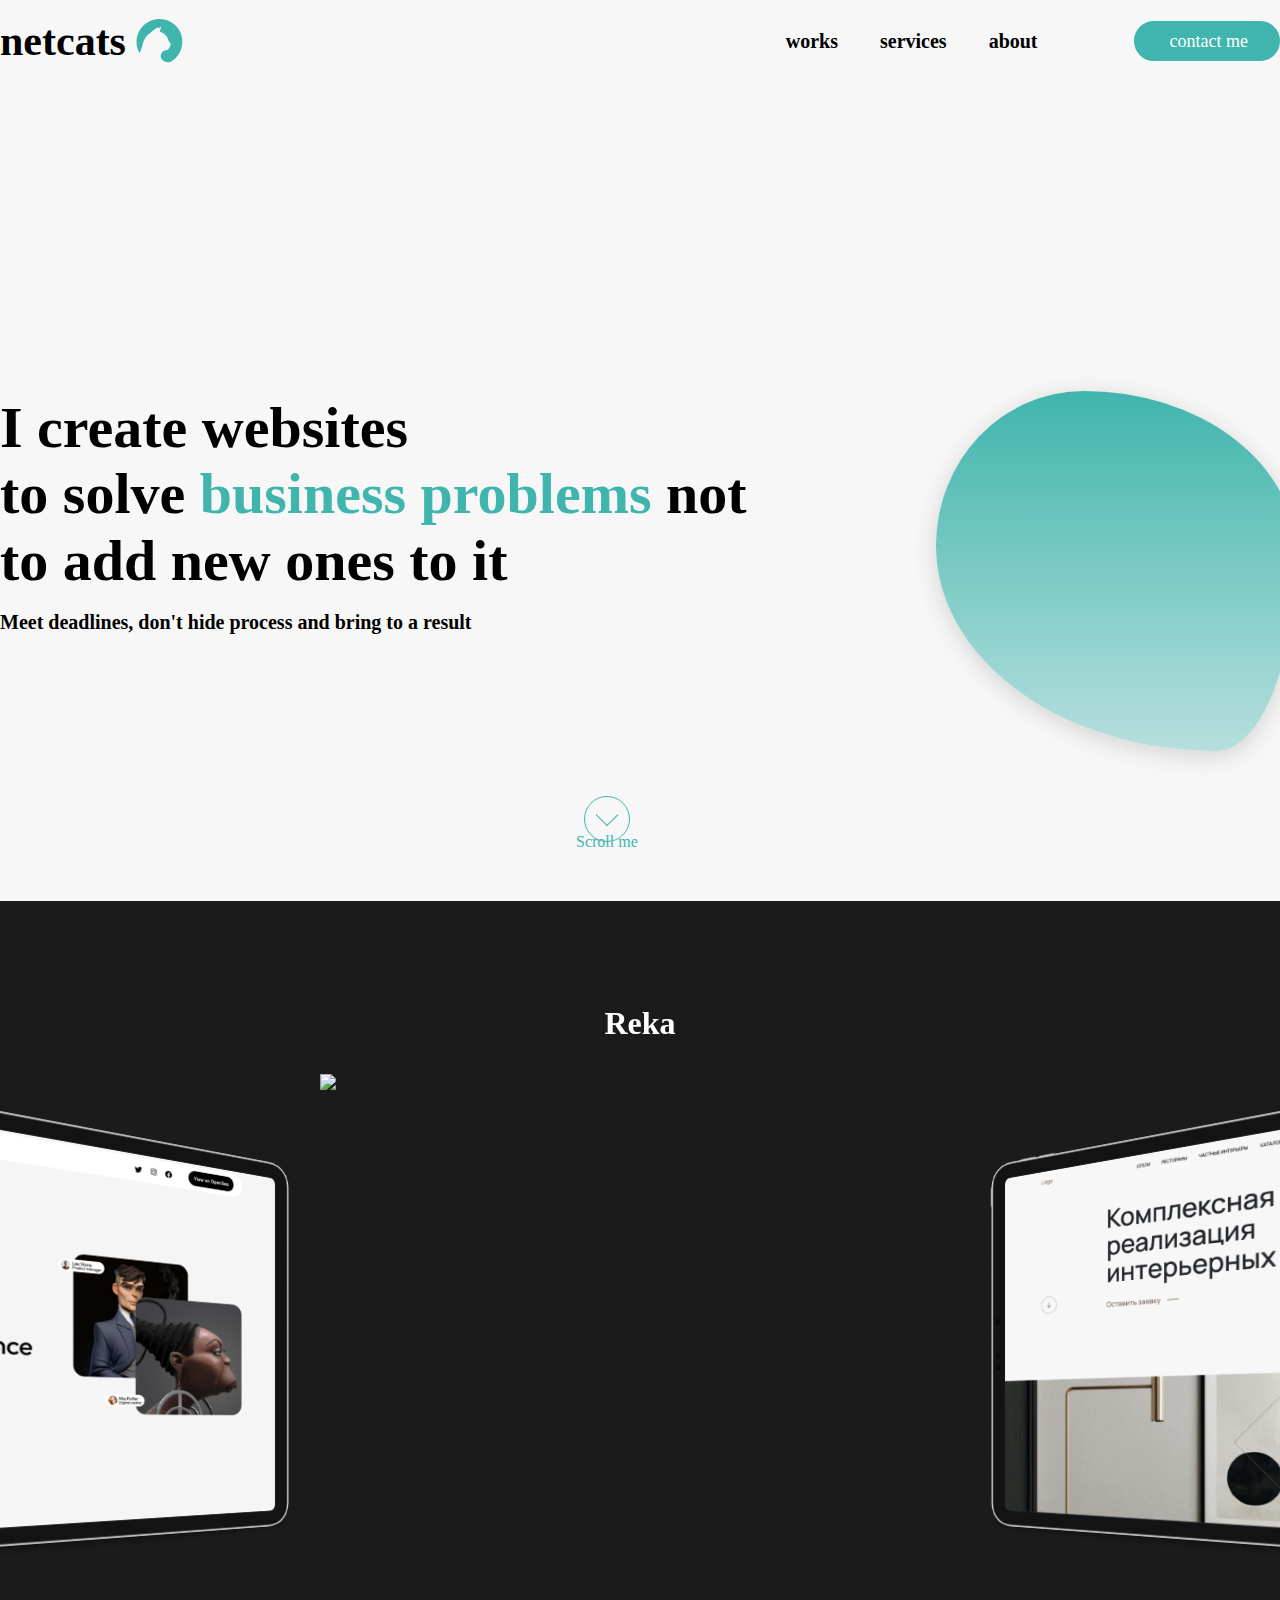
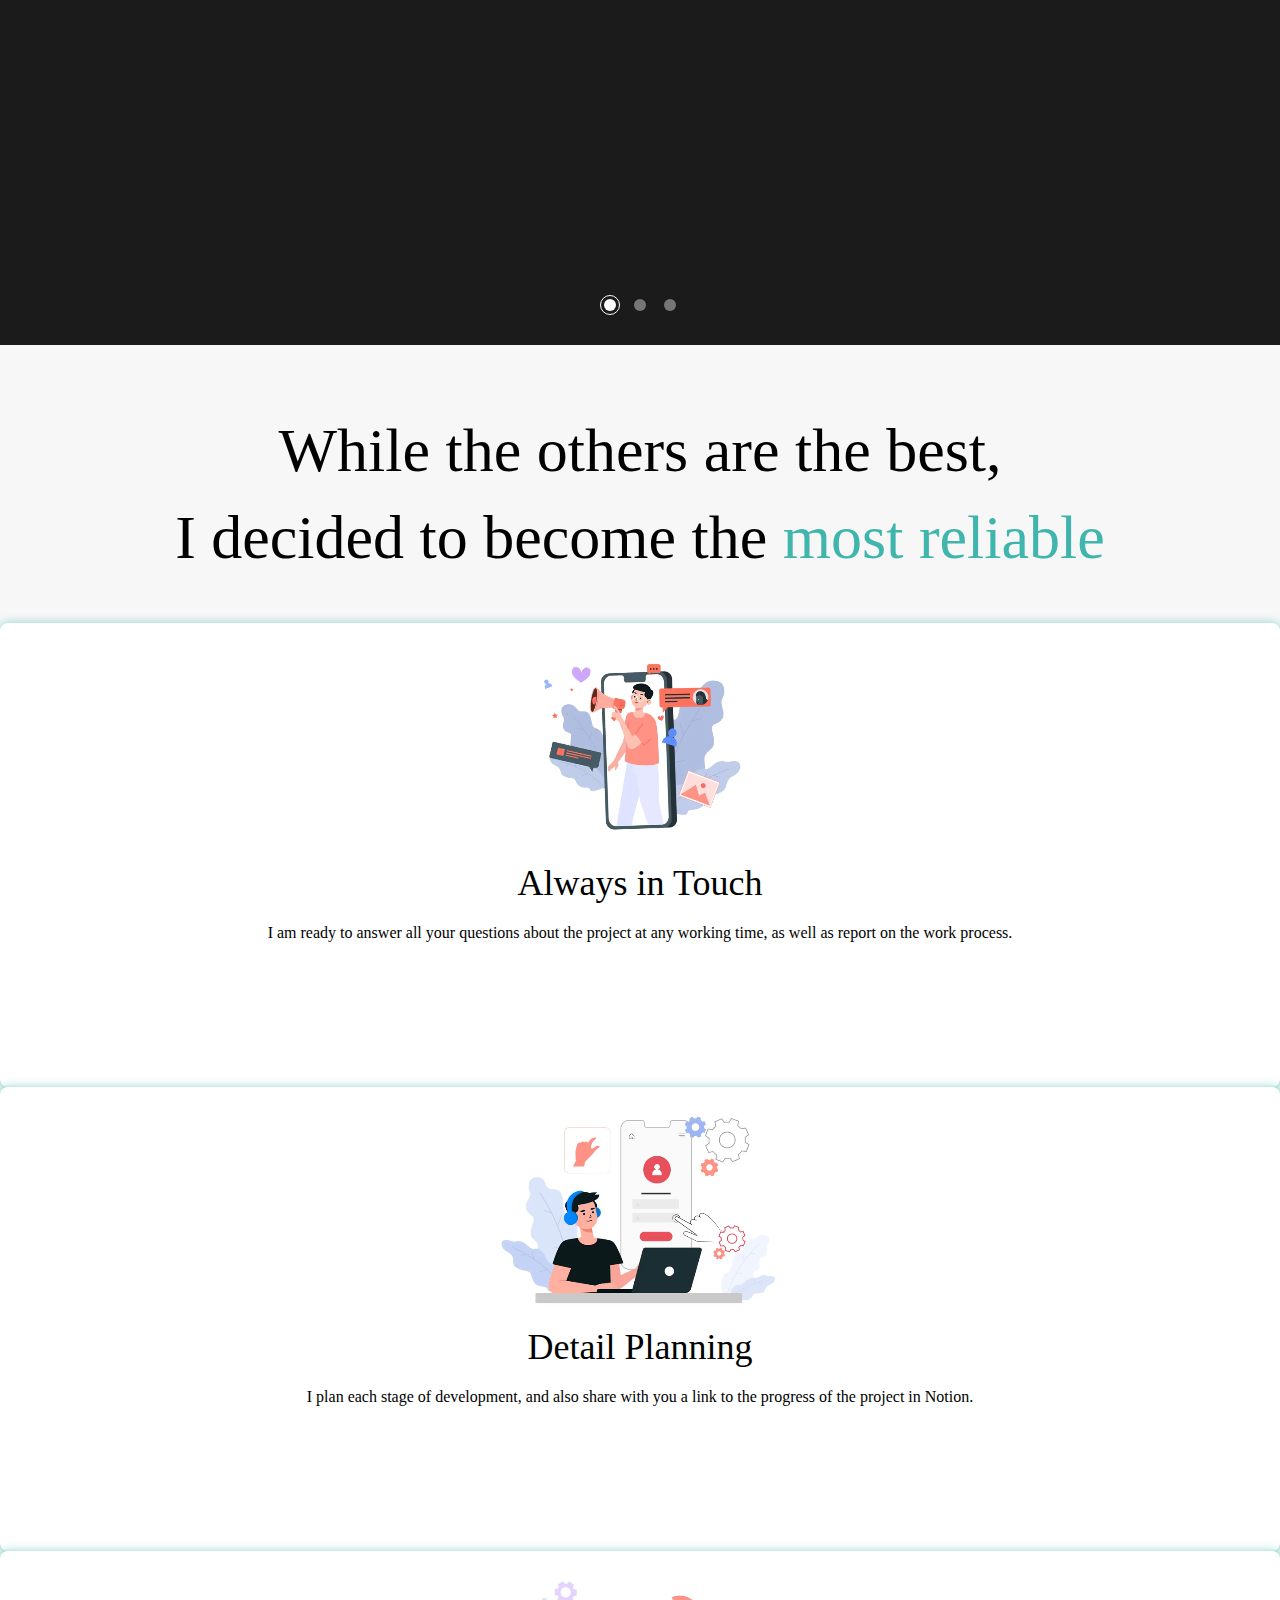
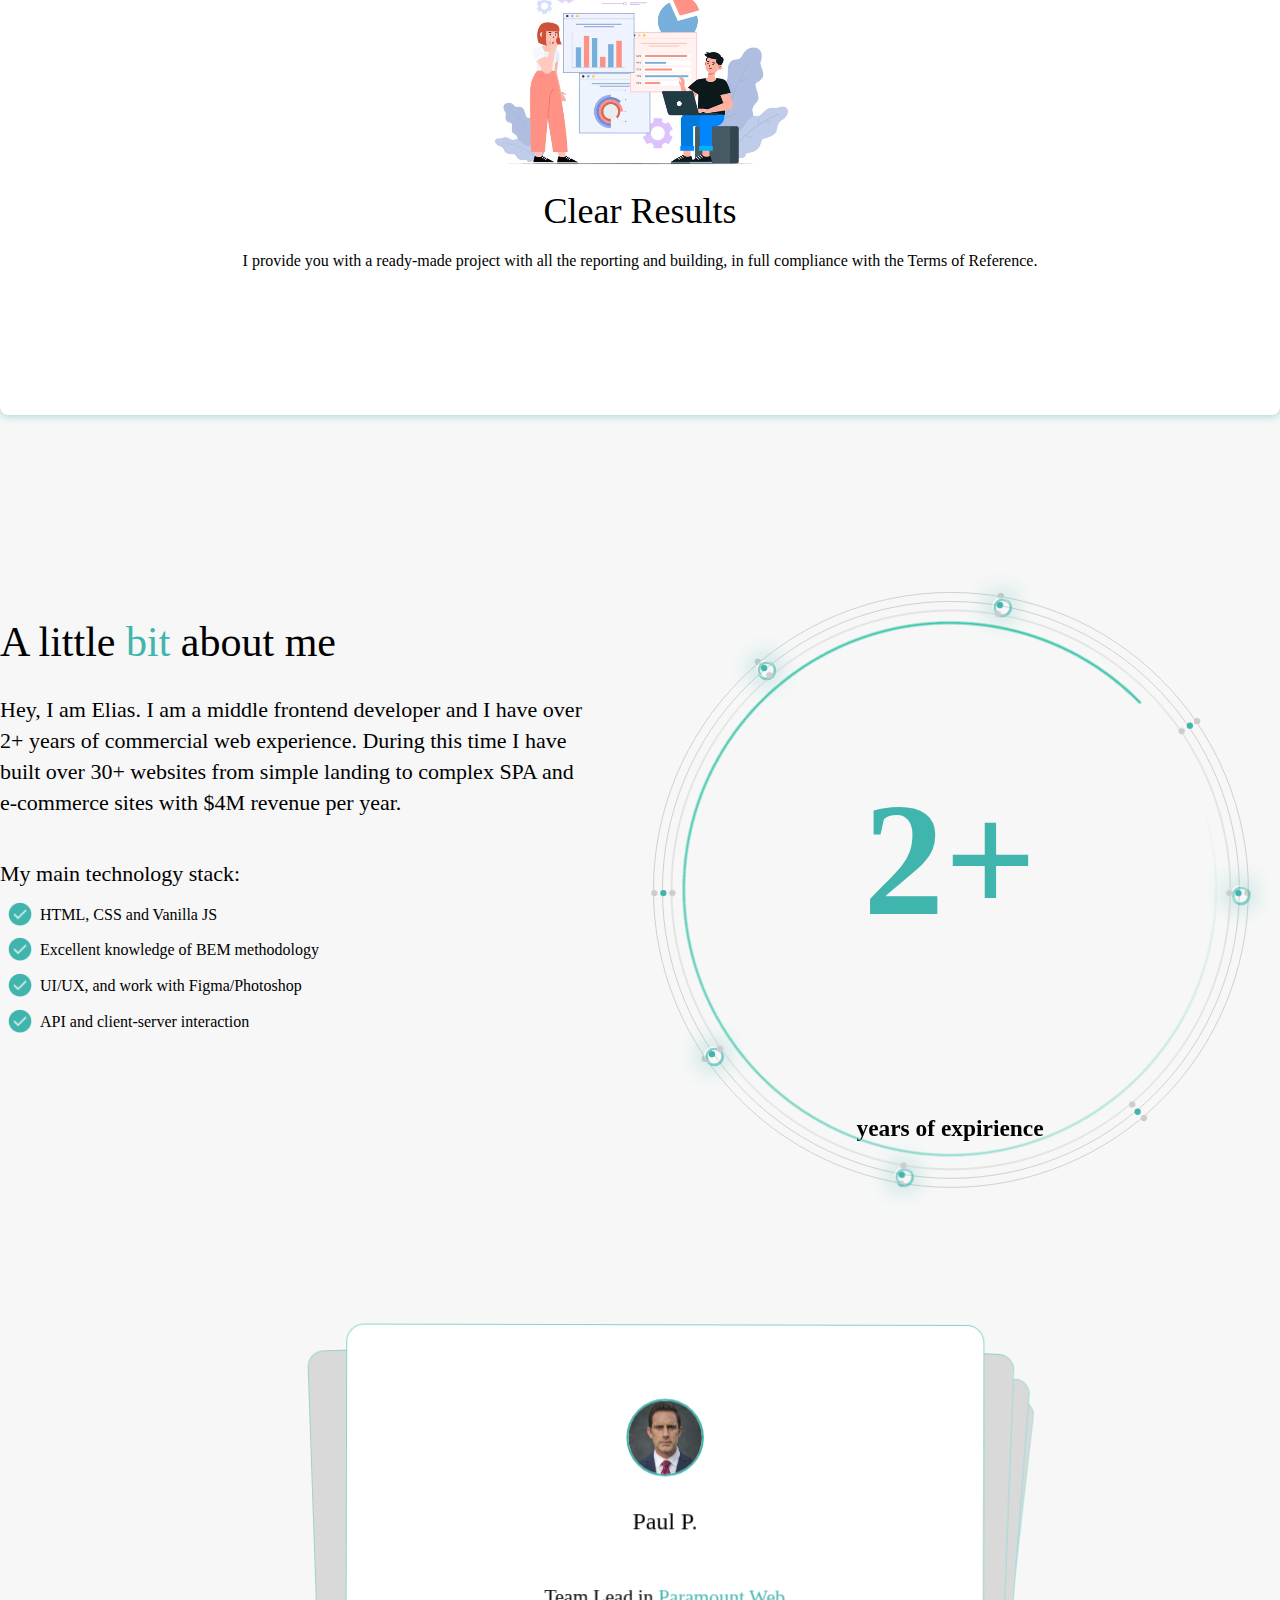
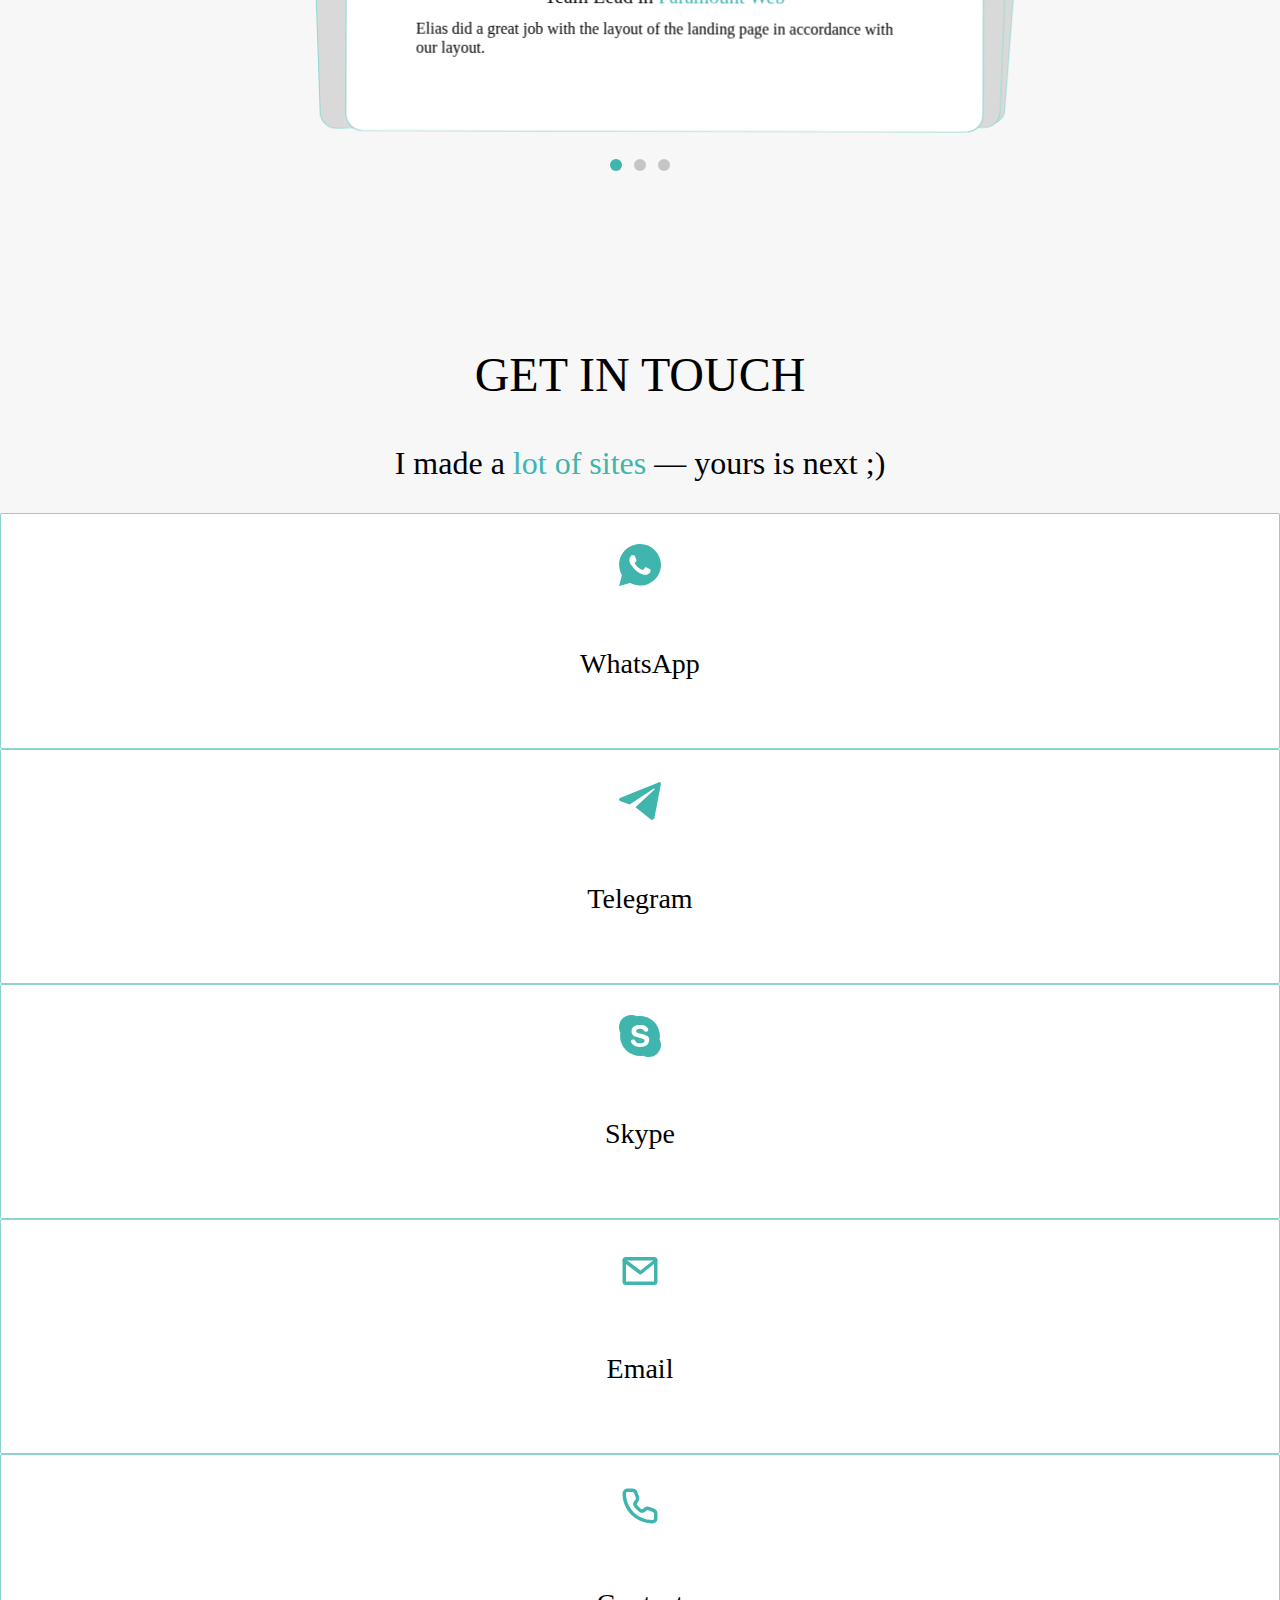
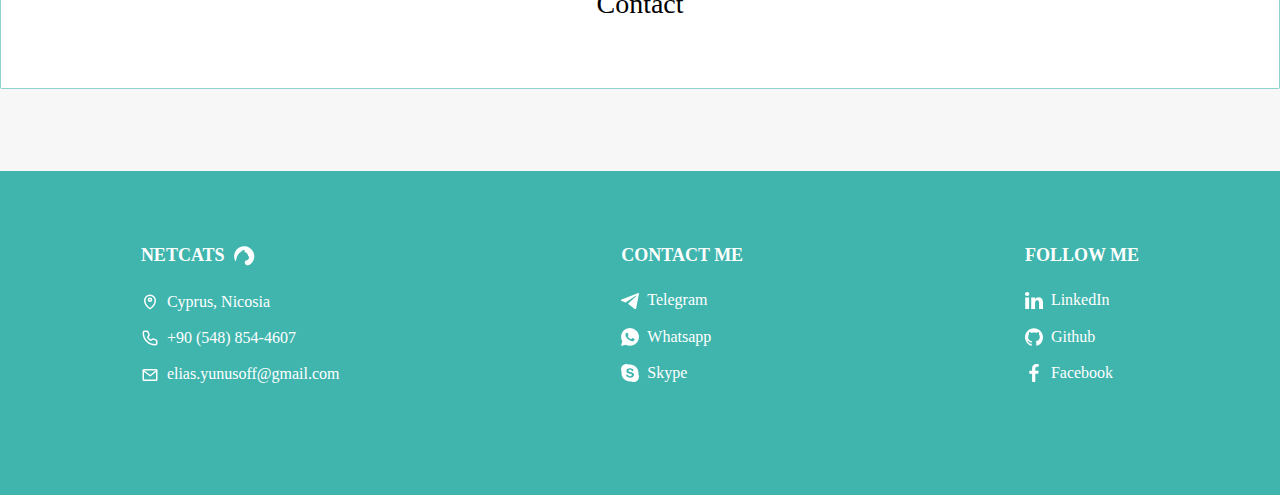
==== index.html @ 63a65263 "first" ====
<!DOCTYPE html>
<html lang="ru">
  <head>
    <title>netcats — websites for people</title>
    <meta charset="utf-8">
    <meta name="viewport" content="width=device-width, initial-scale=1.0">
    <meta http-equiv="X-UA-Compatible" content="ie=edge">
    <meta name="description" content=""><link rel="icon" type="image/x-icon" crossorigin="use-credentials" href="img/content/logo.svg">
<link href="https://cdn.jsdelivr.net/npm/bootstrap@5.2.2/dist/css/bootstrap.min.css" rel="stylesheet" integrity="sha384-Zenh87qX5JnK2Jl0vWa8Ck2rdkQ2Bzep5IDxbcnCeuOxjzrPF/et3URy9Bv1WTRi" crossorigin="anonymous">
    <link rel="stylesheet" href="https://cdn.jsdelivr.net/npm/swiper@8/swiper-bundle.min.css"><!-- CSS only -->
    <link rel="stylesheet" href="css/style.min.css">
  </head>
  <body>
    <noscript>
      <div class="noscript">JavaScript must be enabled for the site to function properly!</div>
    </noscript>
    <script>
      (() => {
        const xhr = new XMLHttpRequest();
        xhr.open('GET', './img/sprite.svg', true);
        xhr.send();
        xhr.onload = function() {
          var div = document.createElement('div');
          div.className = 'visually-hidden';
          div.innerHTML = xhr.responseText;
          document.body.insertBefore(div, document.body.childNodes[0]);
        }
      })();

    </script>
    <div class="page">
      <div class="page__core">
        <header class="header">
          <div class="container">
            <div class="header__inner"><a class="header__logo" href="#">
                <div class="header__logo-name">netcats</div>
                <svg class="icn header__icn" width="50" height="50" aria-hidden="true">
                  <use xlink:href="#icn-netcats"></use>
                </svg></a>
              <div class="header__aside">
                <div class="header__nav"><a class="header__nav-item" href="#section2">works</a><a class="header__nav-item" href="#section3">services</a><a class="header__nav-item" href="#section4">about</a></div><a class="header__contact" href="#section6">contact me</a><button class="navbar-toggler third-button" type="button" data-toggle="collapse" data-target="#navbarSupportedContent22" aria-controls="navbarSupportedContent22" aria-expanded="false" aria-label="Toggle navigation">
<div class="animated-icon"><span></span><span></span><span></span></div>
</button>
              </div>
            </div>
          </div>
        </header>
        <section class="tagline">
          <div class="container">
            <div class="tagline__inner">
              <div class="tagline__content">
                <h1 class="tagline__header"><span class="tagline__header--inner">I create websites</span>to solve<span class="tagline__header--green"> business problems</span> not to add new ones to it</h1>
                <h2 class="tagline__subheader">Meet deadlines, don't hide process and bring to a result</h2>
              </div><img class="tagline__img" src="./img/content/elias.png" srcset="img/content/elias@2x.png 2x" width="408" height="612">
              <div class="tagline__circle"></div><a class="tagline__scroll" href="#section2"><span></span>Scroll me</a>
            </div>
          </div>
        </section>
        <section class="projects" id="section2">
          <div class="swiper-wrapper">
            <div class="swiper-slide">
              <h3 class="projects__header">Reka</h3><a class="projects__link" href="https://eliasjonah.github.io/reka-web/"><img class="projects__image" src="./img/projects/site_1.png" srcset="img/projects/site_1@2x.png 2x"></a>
            </div>
            <div class="swiper-slide">
              <h3 class="projects__header">Design</h3><a class="projects__link" href="https://eliasjonah.github.io/design-web/"><img class="projects__image" src="./img/projects/site_2.png" srcset="img/projects/site_2@2x.png 2x"></a>
            </div>
            <div class="swiper-slide">
              <h3 class="projects__header">NFT Base</h3><a class="projects__link" href="https://eliasjonah.github.io/DiSite-Web/"><img class="projects__image" src="./img/projects/site_3.png" srcset="img/projects/site_3@2x.png 2x"></a>
            </div>
          </div>
          <div class="swiper-pagination"></div>
          <div class="projects__btn swiper-button-prev"></div>
          <div class="projects__btn swiper-button-next"></div>
        </section>
        <section class="process" id="section3">
          <div class="container">
            <div class="process__inner">
              <h2 class="process__big-header">While the others are the best, <br>I decided to become the <span>most reliable</span></h2>
              <div class="process__cards row">
                <div class="col-xl-4">
                  <div class="process__item"><video class="process__video" loading="lazy" muted="muted" src="video/touch.mp4" type="video/mp4" autoplay="autoplay" loop="loop"></video>
                    <h4 class="process__header">Always in Touch</h4>
                    <p class="process__content">I am ready to answer all your questions about the project at any working time, as well as report on the work process.</p>
                  </div>
                </div>
                <div class="col-xl-4">
                  <div class="process__item"><video class="process__video" loading="lazy" muted="muted" src="video/plan.mp4" type="video/mp4" autoplay="autoplay" loop="loop"></video>
                    <h4 class="process__header">Detail Planning</h4>
                    <p class="process__content">I plan each stage of development, and also share with you a link to the progress of the project in Notion.</p>
                  </div>
                </div>
                <div class="col-xl-4">
                  <div class="process__item"><video class="process__video" loading="lazy" muted="muted" src="video/result.mp4" type="video/mp4" autoplay="autoplay" loop="loop"></video>
                    <h4 class="process__header">Clear Results</h4>
                    <p class="process__content">I provide you with a ready-made project with all the reporting and building, in full compliance with the Terms of Reference.</p>
                  </div>
                </div>
              </div>
            </div>
          </div>
        </section>
        <secrion class="description" id="section4">
          <div class="container">
            <div class="description__inner">
              <div class="description__info">
                <h2 class="description__header">A little <span>bit</span> about me</h2>
                <p class="description__content">Hey, I am Elias. I am a middle frontend developer and I have over 2+ years of commercial web experience. During this time I have built over 30+ websites from simple landing to complex SPA and e-commerce sites with $4M revenue per year.</p>
                <h3 class="description__subheader">My main technology stack:</h3>
                <ul class="description__list">
                  <li class="description__list-item">HTML, CSS and Vanilla JS</li>
                  <li class="description__list-item">Excellent knowledge of BEM methodology</li>
                  <li class="description__list-item">UI/UX, and work with Figma/Photoshop</li>
                  <li class="description__list-item">API and client-server interaction</li>
                </ul>
              </div>
              <div class="description__animation">
                <div class="description__circles">
                  <div class="description__gray-circle description__gray-circle--big">
                    <div class="description__ball"></div>
                    <div class="description__ball"></div>
                    <div class="description__ball"></div>
                    <div class="description__ball"></div>
                    <div class="description__ball"></div>
                    <div class="description__ball"></div>
                    <div class="description__ball"></div>
                    <div class="description__ball"></div>
                  </div>
                  <div class="description__gray-circle description__gray-circle--medium">
                    <div class="description__ball description__ball--color-green"></div>
                    <div class="description__ball description__ball--color-green"></div>
                    <div class="description__ball description__ball--color-green"></div>
                    <div class="description__ball description__ball--color-green"></div>
                    <div class="description__ball description__ball--color-green"></div>
                    <div class="description__ball description__ball--color-green"></div>
                    <div class="description__ball description__ball--color-green"></div>
                    <div class="description__ball description__ball--color-green"></div>
                  </div>
                  <div class="description__gray-circle description__gray-circle--small">
                    <div class="description__ball"></div>
                    <div class="description__ball"></div>
                    <div class="description__ball"></div>
                    <div class="description__ball"></div>
                    <div class="description__ball"></div>
                    <div class="description__ball"></div>
                    <div class="description__ball"></div>
                    <div class="description__ball"></div>
                  </div><img class="description__green-circle" src="./img/content/circle.png" srcset="img/content/circle@2x.png 2x" width="400" height="400">
                  <div class="description__circles-content">
                    <h3 class="description__circles-header"></h3>
                    <h4 class="description__circles-subheader"></h4>
                  </div>
                </div>
              </div>
            </div>
          </div>
        </secrion>
        <section class="feedback">
          <div class="feedback__slider">
            <div class="swiper-wrapper">
              <div class="swiper-slide feedback__slide"><img class="feedback__img" src="./img/content/person_1.jpg" srcset="img/content/person_1@2x.jpg 2x">
                <h3 class="feedback__header">Paul P.</h3>
                <h4 class="feedback__subheader">Team Lead in <span>Paramount Web</span></h4>
                <p class="feedback__content">Elias did a great job with the layout of the landing page in accordance with our layout.</p>
              </div>
              <div class="swiper-slide feedback__slide"><img class="feedback__img" src="./img/content/person_2.jpg" srcset="img/content/person_2@2x.jpg 2x">
                <h3 class="feedback__header">Daria M.</h3>
                <h4 class="feedback__subheader">Project Manager in <span>ProductHub</span></h4>
                <p class="feedback__content">Our team is extremely grateful to Elias for developing and supporting our corporate website.</p>
              </div>
              <div class="swiper-slide feedback__slide"><img class="feedback__img" src="./img/content/person_3.jpg" srcset="img/content/person_3@2x.jpg 2x">
                <h3 class="feedback__header">Kathy A.</h3>
                <h4 class="feedback__subheader">Head Product Manager in <span>Line Group</span></h4>
                <p class="feedback__content">It was a pleasure to work with Elias on our investment project. We look forward to working together in the future.</p>
              </div>
            </div>
            <div class="feedback__pagination"></div>
            <div class="feedback__btn feedback__btn-prev"></div>
            <div class="feedback__btn feedback__btn-next"></div>
          </div>
        </section>
        <section class="offer" id="section6">
          <div class="container">
            <div class="offer__inner">
              <h3 class="offer__header">GET IN TOUCH</h3>
              <h4 class="offer__subheader">I made a <span>lot of sites</span> — yours is next ;)</h4>
              <div class="offer__links row">
                <div class="col-md-4"><a class="offer__item" href="https://wa.me/79531446571">
                    <svg class="icn offer__icn" width="42" height="42" aria-hidden="true">
                      <use xlink:href="#icn-wp"></use>
                    </svg>
                    <h4 class="offer__name">WhatsApp</h4></a></div>
                <div class="col-md-4"><a class="offer__item" href="https://t.me/eliasjonah">
                    <svg class="icn offer__icn" width="42" height="42" aria-hidden="true">
                      <use xlink:href="#icn-tg"></use>
                    </svg>
                    <h4 class="offer__name">Telegram</h4></a></div>
                <div class="col-md-4"><a class="offer__item" href="https://join.skype.com/invite/jjn59zudhrW1">
                    <svg class="icn offer__icn" width="42" height="42" aria-hidden="true">
                      <use xlink:href="#icn-skype"></use>
                    </svg>
                    <h4 class="offer__name">Skype</h4></a></div>
                <div class="col-md-6"><a class="offer__item" href="mailto:elias.yunusoff@gmail.com">
                    <svg class="icn offer__icn" width="42" height="42" aria-hidden="true">
                      <use xlink:href="#icn-mail"></use>
                    </svg>
                    <h4 class="offer__name">Email</h4></a></div>
                <div class="col-md-6"><a class="offer__item" href="tel:+905488544607">
                    <svg class="icn offer__icn" width="42" height="42" aria-hidden="true">
                      <use xlink:href="#icn-tel"></use>
                    </svg>
                    <h4 class="offer__name">Contact</h4></a></div>
              </div>
            </div>
          </div>
        </section>
        <footer class="footer">
          <div class="container">
            <div class="footer__inner">
              <div class="footer__info">
                <h4 class="footer__header"><span>NETCATS</span>
                  <svg class="icn footer__icn" width="22" height="22" aria-hidden="true">
                    <use xlink:href="#icn-netcats"></use>
                  </svg>
                </h4>
                <div class="footer__item">
                  <svg class="icn footer__icn" width="18" height="18" aria-hidden="true">
                    <use xlink:href="#icn-map"></use>
                  </svg>Cyprus, Nicosia
                </div><a class="footer__link" href="tel:+905488544607">
                  <svg class="icn footer__icn" width="18" height="18" aria-hidden="true">
                    <use xlink:href="#icn-tel"></use>
                  </svg>+90 (548) 854-4607</a><a class="footer__link" href="mailto:elias.yunusoff@gmail.com">
                  <svg class="icn footer__icn" width="18" height="18" aria-hidden="true">
                    <use xlink:href="#icn-mail"></use>
                  </svg>elias.yunusoff@gmail.com</a>
              </div>
              <div class="footer__info">
                <h4 class="footer__header">CONTACT ME</h4><a class="footer__link" href="https://t.me/eliasjonah">
                  <svg class="icn footer__icn" width="18" height="18" aria-hidden="true">
                    <use xlink:href="#icn-tg"></use>
                  </svg>Telegram</a><a class="footer__link" href="https://wa.me/79531446571">
                  <svg class="icn footer__icn" width="18" height="18" aria-hidden="true">
                    <use xlink:href="#icn-wp"></use>
                  </svg>Whatsapp</a><a class="footer__link" href="https://join.skype.com/invite/jjn59zudhrW1">
                  <svg class="icn footer__icn" width="18" height="18" aria-hidden="true">
                    <use xlink:href="#icn-skype"></use>
                  </svg>Skype</a>
              </div>
              <div class="footer__info">
                <h4 class="footer__header">FOLLOW ME</h4><a class="footer__link" href="https://www.linkedin.com/in/eliasjonah/">
                  <svg class="icn footer__icn" width="18" height="18" aria-hidden="true">
                    <use xlink:href="#icn-in"></use>
                  </svg>LinkedIn</a><a class="footer__link" href="https://github.com/eliasjonah">
                  <svg class="icn footer__icn" width="18" height="18" aria-hidden="true">
                    <use xlink:href="#icn-git"></use>
                  </svg>Github</a><a class="footer__link" href="https://m.facebook.com/100076522735411/">
                  <svg class="icn footer__icn" width="18" height="18" aria-hidden="true">
                    <use xlink:href="#icn-fb"></use>
                  </svg>Facebook</a>
              </div>
            </div>
          </div>
        </footer>
      </div>
    </div>
  </body>
</html>
<script src="js/libs.min.js"></script>
<script src="js/main.min.js"></script>
<script src="https://cdn.jsdelivr.net/npm/swiper@8/swiper-bundle.min.js"></script>
---- css/style.min.css ----
/*! normalize.css v8.0.1 | MIT License | github.com/necolas/normalize.css */html{line-height:1.15;-webkit-text-size-adjust:100%;scroll-behavior:smooth}body{margin:0;background-color:#eee}details,main{display:block}h1{font-size:2em;margin:.67em 0}hr{overflow:visible;box-sizing:content-box;height:0}code,kbd,pre,samp{font-family:monospace,monospace;font-size:1em}a{background-color:transparent;color:red;text-underline-offset:.2em}abbr[title]{text-decoration:underline;text-decoration:underline dotted;border-bottom:none;-webkit-text-decoration:underline dotted}b,strong{font-weight:bolder}small{font-size:80%}sub,sup{font-size:75%;line-height:0;position:relative;vertical-align:baseline}sub{bottom:-.25em}sup{top:-.5em}img{border-style:none}button,input,optgroup,select,textarea{font-family:inherit;font-size:100%;line-height:1.15;margin:0}button,input{overflow:visible}button,select{text-transform:none}[type=button],[type=reset],[type=submit],button{-webkit-appearance:button}[type=button]::-moz-focus-inner,[type=reset]::-moz-focus-inner,[type=submit]::-moz-focus-inner,button::-moz-focus-inner{padding:0;border-style:none}[type=button]:-moz-focusring,[type=reset]:-moz-focusring,[type=submit]:-moz-focusring,button:-moz-focusring{outline:ButtonText dotted 1px}fieldset{padding:.35em .75em .625em}legend{display:table;box-sizing:border-box;max-width:100%;padding:0;white-space:normal;color:inherit}progress{vertical-align:baseline}textarea{overflow:auto}[type=checkbox],[type=radio]{box-sizing:border-box;padding:0}[type=number]::-webkit-inner-spin-button,[type=number]::-webkit-outer-spin-button{height:auto}[type=search]{outline-offset:-2px;-webkit-appearance:textfield}[type=search]::-webkit-search-decoration{-webkit-appearance:none}::-webkit-file-upload-button{font:inherit;-webkit-appearance:button}summary{display:list-item}[hidden],template{display:none}a:hover{color:#00f}.width{width:100%;max-width:1240px;margin-right:auto;margin-left:auto;padding-right:20px;padding-left:20px;flex:0 0 auto}.noscript{text-align:center;color:grey;background:red}.no-wrap{white-space:nowrap}.visually-hidden{position:absolute;visibility:hidden;clip:rect(0 0 0 0);width:1px;height:1px;margin:-1px}.icn{display:inline-block;fill:currentColor}.logo{display:inline-block;overflow:hidden;vertical-align:top;white-space:nowrap;text-indent:100%;background:url(../img/bg/gulp.svg) 0 0/48px 48px no-repeat}.btn{line-height:1.25;position:relative;bottom:0;display:inline-flex;box-sizing:border-box;max-width:100%;-webkit-user-select:none;-moz-user-select:none;user-select:none;transition:background .3s,color .2s;text-align:center;vertical-align:middle;text-decoration:none;text-overflow:ellipsis;opacity:1;border:1px solid transparent;justify-content:center;align-items:center}.btn:hover{cursor:pointer;text-decoration:none}.btn:disabled{cursor:default;opacity:.7}.btn--size-base{font-size:16px;line-height:1.5;height:40px;padding-right:32px;padding-left:32px}.btn--fluid{display:flex;width:100%}.description{display:block;overflow:hidden;padding:62px 0}.description__inner{position:relative;display:flex;flex-direction:row;align-items:flex-start;justify-content:flex-start;gap:32px}.description__header{font-size:48px;font-weight:500;line-height:1.4;margin-top:54px;margin-bottom:24px}.description__header span{color:#40b5ad}.description__info{display:inline-block}.description__content{font-size:26px;font-weight:300;line-height:1.4;margin-bottom:42px}.description__subheader{font-size:28px;font-weight:400;margin-bottom:16px}.description__list{list-style-type:none}.description__list-item{font-size:18px;font-weight:300;line-height:1.6;position:relative;margin:10px 0}.description__list-item::before{position:absolute;top:center;left:-32px;width:24px;height:24px;content:'';background-image:url(../img/content/checkbox.png);background-position:center;background-size:24px}.description__circles{position:relative;z-index:10;display:flex;width:660px;height:660px;align-items:center;justify-content:space-around}.description__gray-circle{position:absolute;display:block;border:1px solid #ccc;border-radius:50%}.description__gray-circle--big{top:0;left:0;width:660px;height:660px;animation:400s infinite circle-rotation}.description__gray-circle--medium{top:10px;left:10px;width:640px;height:640px;animation:420s infinite reverse circle-rotation}.description__gray-circle--small{top:20px;left:20px;width:620px;height:620px;animation:460s infinite circle-rotation}.description__ball{position:absolute;z-index:0;display:block;width:7px;height:7px;border-radius:100px;background-color:#ccc}.description__ball--color-green{transition:none;background-color:#40b5ad}.description__ball--color-green::before{position:absolute;top:-4px;left:-4px;display:inline-block;width:15px;height:15px;content:'';border:3px solid rgba(64,181,173,.6);border-radius:100px}.description__ball--color-green::after{position:absolute;top:-5px;left:-5px;display:inline-block;width:17px;height:17px;content:'';border:1px solid rgba(255,255,255,.6);border-radius:100px;box-shadow:0 0 30px #40b5ad}.description__ball:nth-child(1){top:50%;left:-.5%}.description__ball:nth-child(1)::after,.description__ball:nth-child(1)::before{display:none}.description__ball:nth-child(2){top:50%;right:-.5%}.description__ball:nth-child(2)::after,.description__ball:nth-child(2)::before{animation:35s infinite atom-green}.description__ball:nth-child(3){top:0;right:41%}.description__ball:nth-child(3)::after,.description__ball:nth-child(3)::before{animation:55s infinite atom-green}.description__ball:nth-child(4){bottom:0;left:41%}.description__ball:nth-child(4)::after,.description__ball:nth-child(4)::before{animation:25s infinite atom-green}.description__ball:nth-child(5){top:11%;left:17%}.description__ball:nth-child(5)::after,.description__ball:nth-child(5)::before{animation:45s infinite atom-green}.description__ball:nth-child(6){top:21%;right:8%}.description__ball:nth-child(6)::after,.description__ball:nth-child(6)::before{display:none}.description__ball:nth-child(7){bottom:21%;left:8%}.description__ball:nth-child(7)::after,.description__ball:nth-child(7)::before{animation:65s infinite atom-green}.description__ball:nth-child(8){right:17%;bottom:11%}.description__ball:nth-child(8)::after,.description__ball:nth-child(8)::before{display:none}@keyframes atom-green{0%,100%,35%,65%{opacity:0}25%,55%,85%{opacity:1}}.description__green-circle{position:absolute;top:30px;left:30px;width:600px;height:600px;transform:rotate(-45deg);animation:5s infinite circle-rotation;border-radius:50%;background:url(../img/content/circle.png) 0 0/600px 600px no-repeat}@keyframes circle-rotation{0%{transform:rotate(-90deg)}100%{transform:rotate(270deg)}}.description__circles-content{display:inline-block;text-align:center}.description__circles-header{font-size:180px;color:#40b5ad}.description__circles-subheader{font-size:26px;max-width:400px;color:#000}.feedback{padding:42px}.feedback__slider{width:100%;max-width:600px;margin:0 auto}.feedback__slide{display:flex;flex-direction:column;width:100%;max-width:600px;padding:74px 20px;border:1px solid rgba(64,181,173,.6);border-radius:18px;background-color:#fff;align-items:center;justify-content:center}.feedback__img{overflow:hidden;width:74px;height:74px;margin-bottom:8px;border:2px solid #40b5ad;border-radius:100px;-o-object-fit:cover;object-fit:cover;-o-object-position:center;object-position:center}.feedback__header{font-size:24px;font-weight:500}.feedback__subheader{font-size:20px;font-weight:400;margin-bottom:12px;text-align:center}.feedback__subheader span{font-weight:500;color:#40b5ad}.feedback__content{font-size:16px;font-weight:300;width:100%;max-width:500px;margin:0}.feedback__pagination{margin-top:24px;text-align:center}.feedback__pagination .swiper-pagination-bullet{width:12px;height:12px;margin:0 6px!important}.feedback__pagination .swiper-pagination-bullet-active{background:#40b5ad}.footer{height:274px;padding-top:50px;background-color:#40b5ad}.footer__inner{display:flex;align-items:flex-start;justify-content:space-around}.footer__info{display:flex;flex-direction:column;align-items:flex-start;justify-content:flex-start;gap:18px}.footer__header{font-size:18px;font-weight:700;margin-bottom:8px;cursor:default;color:#fff}.footer__header:first-child{display:flex;align-items:center;justify-content:flex-start;gap:8px}.footer__item{font-size:16px;font-weight:400;display:flex;color:#fff;align-items:center;justify-content:flex-start;gap:8px}.footer__link{font-size:16px;font-weight:400;display:flex;transition:color .3s;text-decoration:none;color:#fff;align-items:center;justify-content:flex-start;gap:8px}.footer__link:hover{color:#000}.footer__link:active{color:rgba(0,0,0,.6)}.footer__icn{transition:color .3s;color:#fff;fill:rgba(255,255,255,0)}.footer__link:hover .footer__icn{color:#000}.footer__link:active .footer__icn{color:rgba(0,0,0,.6)}.header{width:100%;background-color:#f7f7f7}.header.scroll{box-shadow:0 0 32px 0 rgba(0,0,0,.1)}.header__inner{display:flex;padding:16px 0;align-items:center;justify-content:space-between}.header__logo{display:flex;text-decoration:none;outline:0!important;align-items:center;justify-content:flex-start;gap:8px}.header__logo:active,.header__logo:hover{color:#000}.header__logo-name{font-size:42px;font-weight:700;line-height:1;position:relative;transition:color .3s;color:#000}.header__logo-name:before{position:absolute;top:0;left:0;overflow:hidden;width:0;content:'netcats';transition:.3s;color:#40b5ad}.header__logo:hover .header__logo-name:before{width:100%}.header__icn{transition:color .3s;color:#40b5ad}.header__aside{display:flex;flex-direction:row;align-items:center;justify-content:flex-start;gap:96px}.header__nav{display:flex;flex-direction:row;align-items:center;justify-content:flex-start;gap:42px}.header__nav-item{font-size:20px;font-weight:600;position:relative;transition:color .3s;text-decoration:none;color:#000;outline:0!important}.header__nav-item:active,.header__nav-item:hover{color:#40b5ad}.header__nav-item:before{position:absolute;bottom:0;left:0;display:inline-block;overflow:hidden;width:0;content:'';transition:.3s;border-bottom:2px solid #40b5ad}.header__nav-item:hover:before{width:100%}.header__contact{font-size:18px;font-weight:500;position:relative;z-index:2;overflow:hidden;padding:8px 30px 8px 34px;transition:.3s;text-decoration:none;color:#fff;border:2px solid #40b5ad;border-radius:100px;background:#40b5ad}.header__contact:hover{color:#fff}.header__contact:active{border:2px solid #000;background:#f7f7f7}.header__contact:after{position:absolute;top:0;right:-100%;width:0;min-width:-moz-max-content;min-width:max-content;padding:8px 30px 8px 34px;content:'contact me';transition:.5s;color:#40b5ad;border-radius:100px;background:#f7f7f7}.header__contact:hover:after{right:0;width:100%}.header__contact:active:after{color:#000}.navbar-toggler{display:none}.animated-icon{position:relative;width:30px;height:20px;margin:0;cursor:pointer;transition:.5s ease-in-out;transform:rotate(0)}.animated-icon span{position:absolute;left:0;display:block;width:100%;height:3px;transition:.25s ease-in-out;transform:rotate(0);opacity:1;border-radius:9px;background-color:#40b5ad}.animated-icon span:nth-child(1){top:0;transform-origin:left center}.animated-icon span:nth-child(2){top:10px;transform-origin:left center}.animated-icon span:nth-child(3){top:20px;transform-origin:left center}.animated-icon.open span:nth-child(1){top:0;left:8px;transform:rotate(45deg)}.animated-icon.open span:nth-child(2){width:0;opacity:0}.animated-icon.open span:nth-child(3){top:21px;left:8px;transform:rotate(-45deg)}.animated-icon.open{z-index:20}.animated-icon.open span{background-color:#fff}.offer{padding:82px 0}.offer__header{font-size:48px;font-weight:500;margin-bottom:20px;text-align:center}.offer__subheader{font-size:32px;font-weight:400;margin-bottom:32px;text-align:center}.offer__subheader span{color:#40b5ad}.offer__links{row-gap:24px}.offer__item{display:block;padding:30px;cursor:pointer;transition:box-shadow .3s,background-color .3s;text-align:center;text-decoration:none;border:1px solid rgba(64,181,173,.6);border-radius:2px;outline:0!important;background-color:#fff}.offer__item:hover{box-shadow:0 0 24px 0 rgba(64,181,173,.6)}.offer__item:active{background-color:#f7f7f7}.offer__icn{margin-bottom:20px;color:#40b5ad;fill:rgba(255,255,255,0)}.offer__name{font-size:28px;font-weight:500;color:#000}.process{padding-bottom:82px}.process__big-header{font-size:62px;font-weight:500;line-height:1.4;width:100%;max-width:1230px;margin:0 auto;padding:82px 0 54px;text-align:center}.process__big-header span{color:#40b5ad}.process__item{display:flex;flex-direction:column;height:450px;padding:20px;border-radius:8px;background-color:#fff;box-shadow:0 0 10px rgba(64,181,173,.6);align-items:center;justify-content:flex-start;row-gap:20px}.process__header{font-size:36px;font-weight:500;margin:0;text-align:center}.process__video{display:block;width:100%;height:200px}.process__content{font-size:16px;font-weight:400;margin:0;text-align:center}.projects{overflow:hidden;width:100%;height:100vh;padding:8vh 0;transition:opacity .5s;background-color:#1b1b1b;align-items:center}.projects__header{font-size:32px;transition:opacity .3s;text-align:center;opacity:0;color:#fff}.projects__link{display:block;cursor:pointer}.projects__link:hover::before{font-size:32px;position:absolute;z-index:10;top:45%;left:35%;display:block;content:'open website';opacity:1;color:#fff}.projects__image{display:block;width:100%;max-width:720px;height:auto;margin:0 auto;transition:opacity .3s;-o-object-fit:cover;object-fit:cover;-o-object-position:center;object-position:center}.projects__link:hover .projects__image{opacity:.5}.projects:hover .projects__btn{visibility:visible;transform:translateX(0);opacity:1}.swiper-slide{background-repeat:no-repeat;background-position:center;background-size:contain}.swiper-slide-active .projects__header{opacity:1}.projects__btn{visibility:hidden;width:44px;transition:.3s;transform:translateX(50px);opacity:0;color:#40b5ad}.swiper-button-prev{transform:translateX(50px)}.swiper-button-next{transform:translateX(-50px)}.projects>.swiper-pagination-bullets .swiper-pagination-bullet{position:relative;width:12px;height:12px;margin:0 9px;transition:.3s;opacity:.4;background-color:#fff}.projects>.swiper-pagination-bullets .swiper-pagination-bullet::before{position:absolute;top:50%;left:50%;width:18px;height:18px;content:'';transition:.3s;transform:translate(-50%,-50%);border:0 solid #fff;border-radius:50%}.projects>.swiper-pagination-bullets .swiper-pagination-bullet.swiper-pagination-bullet-active,.projects>.swiper-pagination-bullets .swiper-pagination-bullet:hover{opacity:1}.projects>.swiper-pagination-bullets .swiper-pagination-bullet.swiper-pagination-bullet-active::before{border-width:1px}.projects .swiper-pagination{padding-bottom:20px}.tagline{overflow:hidden}.tagline__inner{position:relative;height:91vh}.tagline__content{position:absolute;bottom:250px;left:25px}.tagline__header{font-size:64px;font-weight:700;max-width:840px;margin-bottom:12px;cursor:default;transform:translateY(20px);opacity:0}.tagline__header.show{transition:1.5s;transform:translateY(0);opacity:1}.tagline__header--inner{display:block}.tagline__header--green{color:#40b5ad}.tagline__subheader{font-size:20px;font-weight:600;cursor:default;transform:translateY(20px);opacity:0}.tagline__subheader.show{transition:1.5s;transform:translateY(0);opacity:1}.tagline__circle{position:absolute;z-index:1;right:0;bottom:150px;width:425px;height:425px;transform:translateY(20px);animation:10s infinite alternate circleRadius;opacity:0;border-radius:41% 59% 22% 78%/43% 45% 55% 57%;background:linear-gradient(to bottom,#40b5ad,#b6dfdd);box-shadow:0 5px 25px rgba(0,0,0,.15)}.tagline__circle.show{transition:1.5s;transform:translateY(0);opacity:1}@keyframes circleRadius{0%{border-radius:36% 64% 66% 34%/31% 47% 53% 69%}100%{border-radius:61% 39% 68% 32%/56% 73% 27% 44%}}.tagline__img{position:absolute;z-index:2;right:-25px;bottom:0;width:440px;height:560px;transform:translateY(20px);opacity:0;-o-object-fit:contain;object-fit:contain;-o-object-position:center;object-position:center}.tagline__img.show{transition:1.5s;transform:translateY(0);opacity:1}.tagline__scroll{position:absolute;bottom:50px;left:45%;transition:color .3s;text-decoration:none;color:#40b5ad}.tagline__scroll:active,.tagline__scroll:hover{color:rgba(64,181,173,.6)}.tagline__scroll--description{bottom:-20px}.tagline__scroll span{position:absolute;top:-200%;left:50%;box-sizing:border-box;width:46px;height:46px;margin-left:-23px;transition:border .3s;border:1px solid #40b5ad;border-radius:100%}.tagline__scroll--description span::before{animation:none!important}.tagline__scroll:hover span{border:1px solid rgba(64,181,173,.6)}.tagline__scroll span::after{position:absolute;top:50%;left:50%;box-sizing:border-box;width:16px;height:16px;margin:-12px 0 0 -8px;content:'';transition:border .3s;transform:rotate(-45deg);border-bottom:1px solid #40b5ad;border-left:1px solid #40b5ad}.tagline__scroll:hover span:after{border-bottom:1px solid rgba(64,181,173,.6);border-left:1px solid rgba(64,181,173,.6)}.tagline__scroll span::before{position:absolute;z-index:1;top:0;left:0;display:block;box-sizing:border-box;width:44px;height:44px;content:'';animation:3s infinite shadows;opacity:0;border-radius:100%;box-shadow:0 0 0 0 rgba(64,181,173,.1)}@keyframes shadows{0%,100%{opacity:0}30%{opacity:1}60%{opacity:0;box-shadow:0 0 0 60px rgba(64,181,173,.1)}}.page{display:flex;flex-direction:column;box-sizing:border-box;min-height:calc(100 * var(--vh,1vh));background-color:#f7f7f7;justify-content:flex-start;align-items:center}.page__core{width:100%;flex:0 0 auto}@media (max-width:1400px){.description__header{font-size:42px}.description__content,.description__subheader{font-size:22px}.description__list-item{font-size:16px}.description__animation{max-width:674px;max-height:674px;transform:scale(90%)}}@media (max-width:1200px){.description{padding:0}.description__inner{flex-direction:column;align-items:center}.description__animation{position:relative;bottom:32px;max-width:auto;max-height:624px;transform:scale(80%)}.tagline__scroll--description{display:none}}@media (max-width:576px){.description__inner{gap:0}.description__animation{bottom:46px;max-height:574px;transform:scale(70%)}.footer{height:auto}.footer__inner{flex-direction:column;padding-bottom:50px;align-items:center;gap:42px}.footer__info{align-items:center}.offer{padding:24px 0 42px}.offer__header{font-size:42px}.offer__subheader{font-size:26px}.projects{padding:10vh 0}.projects__header{font-size:22px}.projects__btn{display:none}}@media (max-width:767px){.description__animation{position:relative;bottom:32px;max-height:624px;transform:scale(80%)}.feedback__slide,.feedback__slider{max-width:400px}.offer__links{row-gap:12px}.offer__item{padding:20px}.process__big-header{font-size:34px}.tagline__content{max-width:100%}.tagline__header{font-size:38px}}@media (max-width:480px){.description__animation{bottom:74px;max-height:474px;transform:scale(60%)}.description__header{font-size:40px}}@media (max-width:420px){.description__animation{bottom:52px;max-height:474px;transform:scale(54%)}.offer__header{font-size:36px}.offer__subheader{font-size:22px}}@media (max-width:364px){.description__animation{max-height:424px;transform:scale(40%)}.description__header{font-size:36px}.description__content{font-size:18px}}@media (max-width:991px){.feedback__slide,.feedback__slider{max-width:600px}.page{overflow-x:hidden}.header{position:relative}.header__contact{display:none}.header__nav{position:absolute;z-index:10;top:0;right:0;flex-direction:column;width:70%;height:100vh;padding-top:82px;padding-bottom:20px;transition:transform .3s;transform:translateX(100%);background-color:#40b5ad}.header__nav-item{font-size:28px;color:#fff}.header__nav-item:hover{color:#000}.header__nav-item:active{color:rgba(0,0,0,.6)}.header__nav.open{display:flex;transition:transform .3s;transform:translateX(0)}.navbar-toggler{position:relative;display:block}.process__big-header{font-size:42px}.projects__header{font-size:28px}.tagline__content{position:initial;max-width:650px;padding-top:150px}.tagline__header{font-size:48px}.tagline__scroll{display:none}}@media (max-width:546px){.feedback__slide,.feedback__slider{max-width:300px}.process{padding-bottom:24px}}@media (max-width:1399px){.process__big-header{padding-top:62px;padding-bottom:42px}.process__item{height:424px}.tagline__content{left:0}.tagline__header{font-size:58px;max-width:800px}.tagline__img{right:-62px;width:412px;height:512px}.tagline__circle{right:-16px;bottom:150px;width:360px;height:360px}}@media (max-width:1199px){.process__big-header{font-size:48px}.process__cards{row-gap:32px}.tagline__circle,.tagline__img{display:none}}@media (max-width:461px){.process__big-header{font-size:32px}}@media (max-width:436px){.process__big-header{font-size:30px}}@media (max-width:411px){.process__big-header{font-size:28px}}@media (max-width:386px){.process__big-header{font-size:26px}}@media (max-width:1275px){.projects{height:auto}.projects__link:hover::before{display:none}}@media (max-width:575px){.tagline__header{font-size:38px}.tagline__subheader{font-size:20px}}@media (max-width:500px){.tagline__content{width:100%;max-width:406px}}
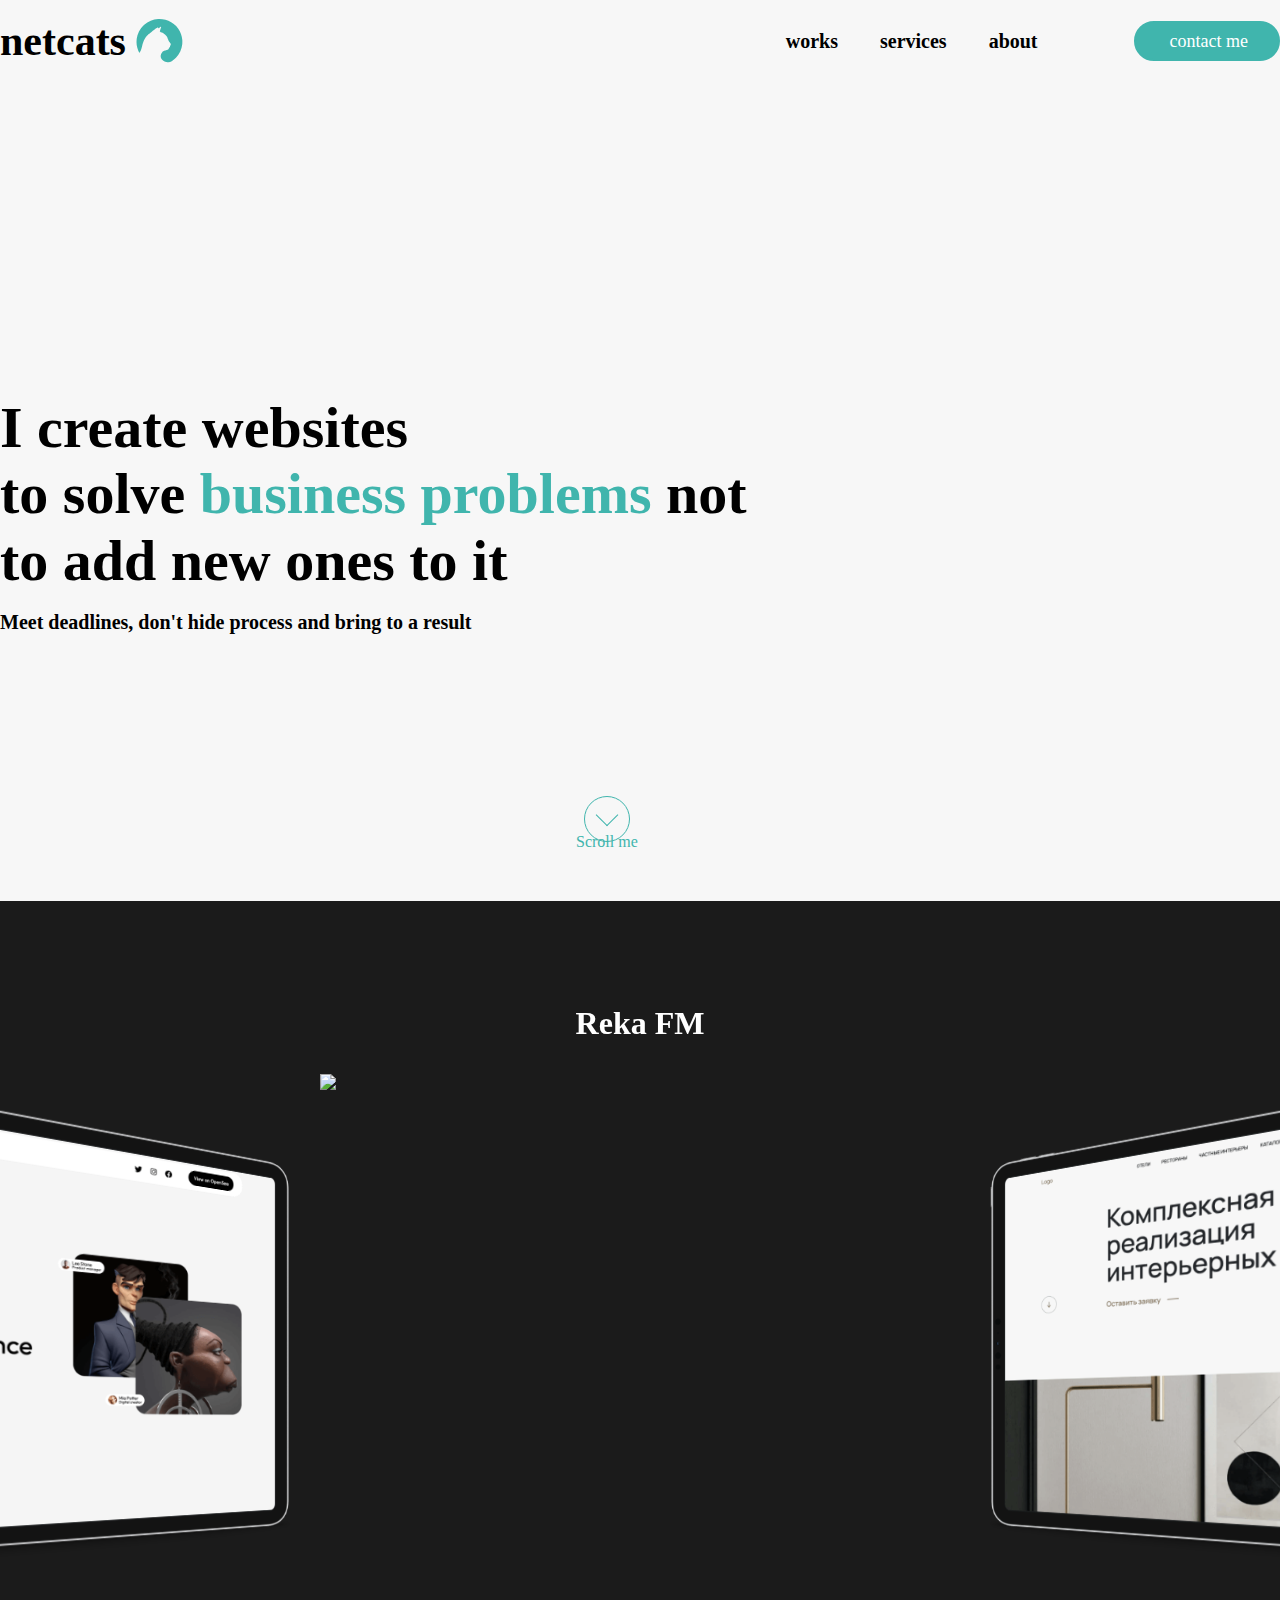
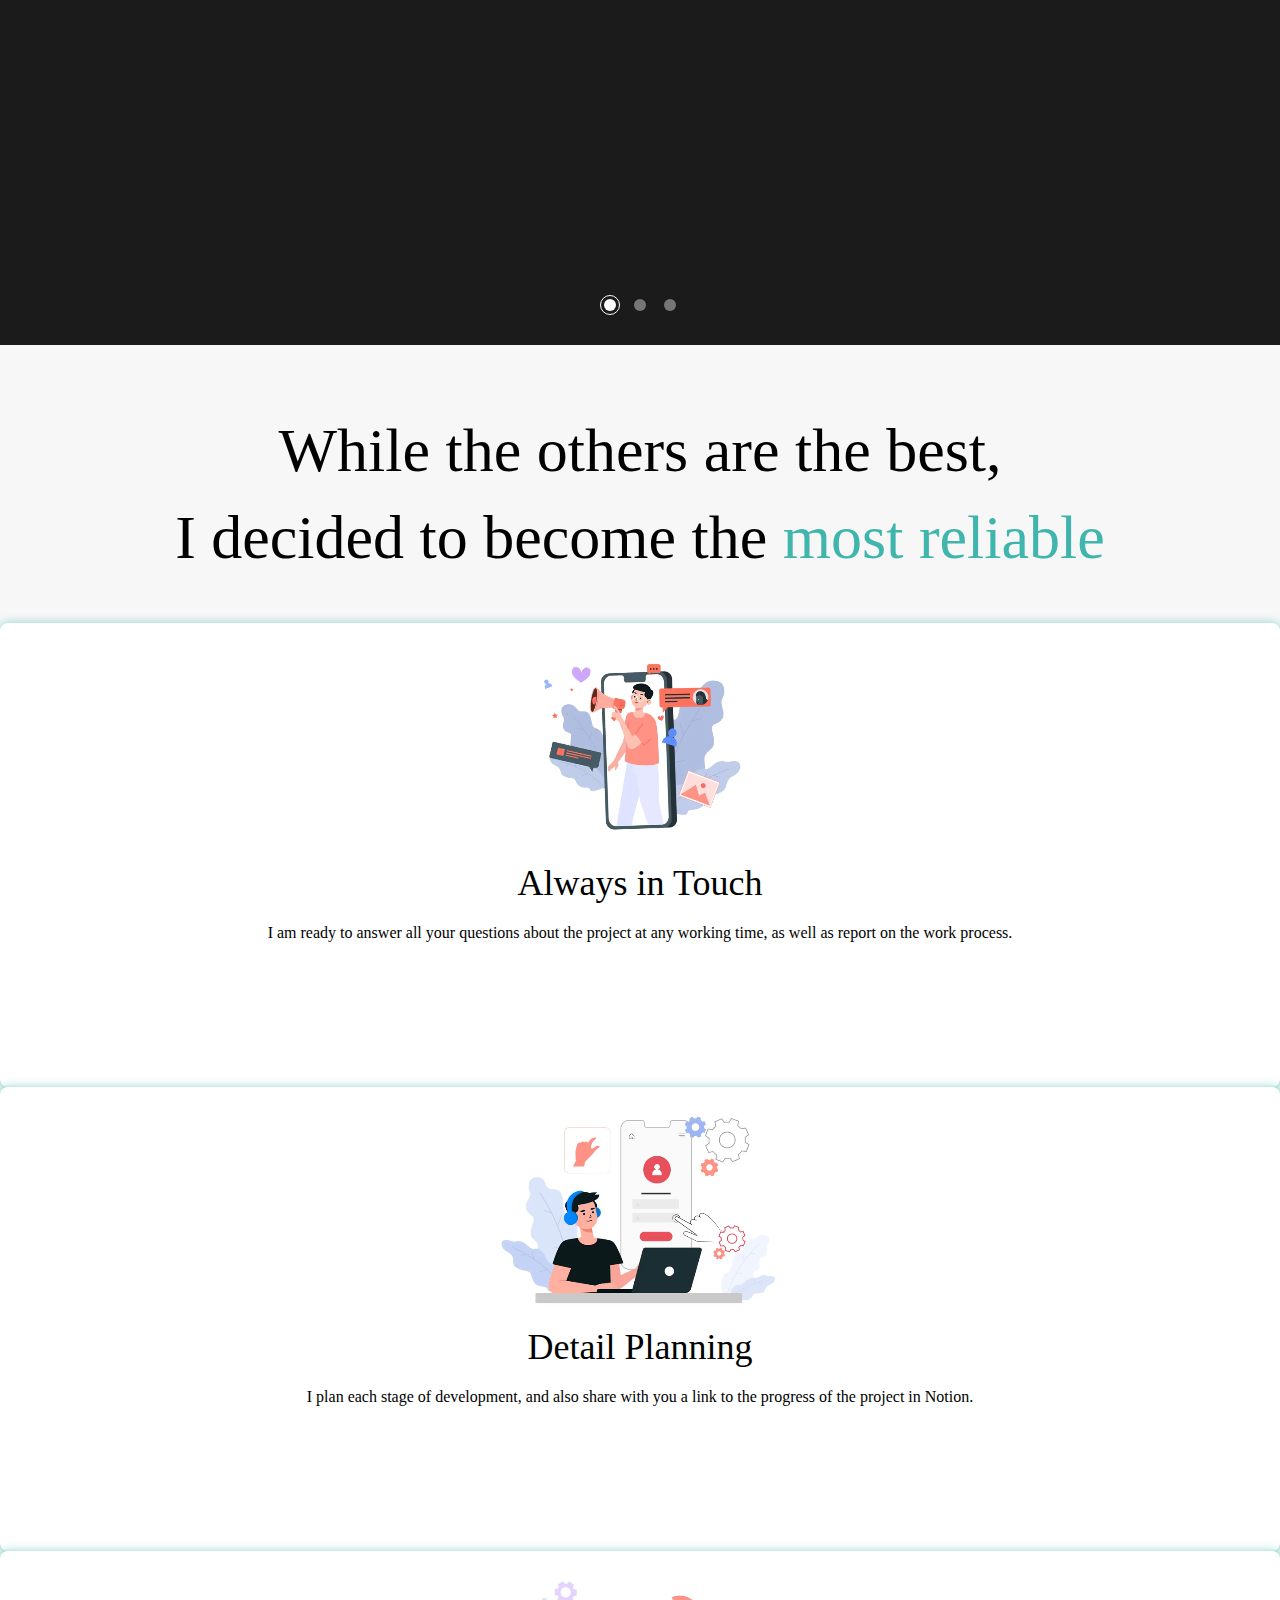
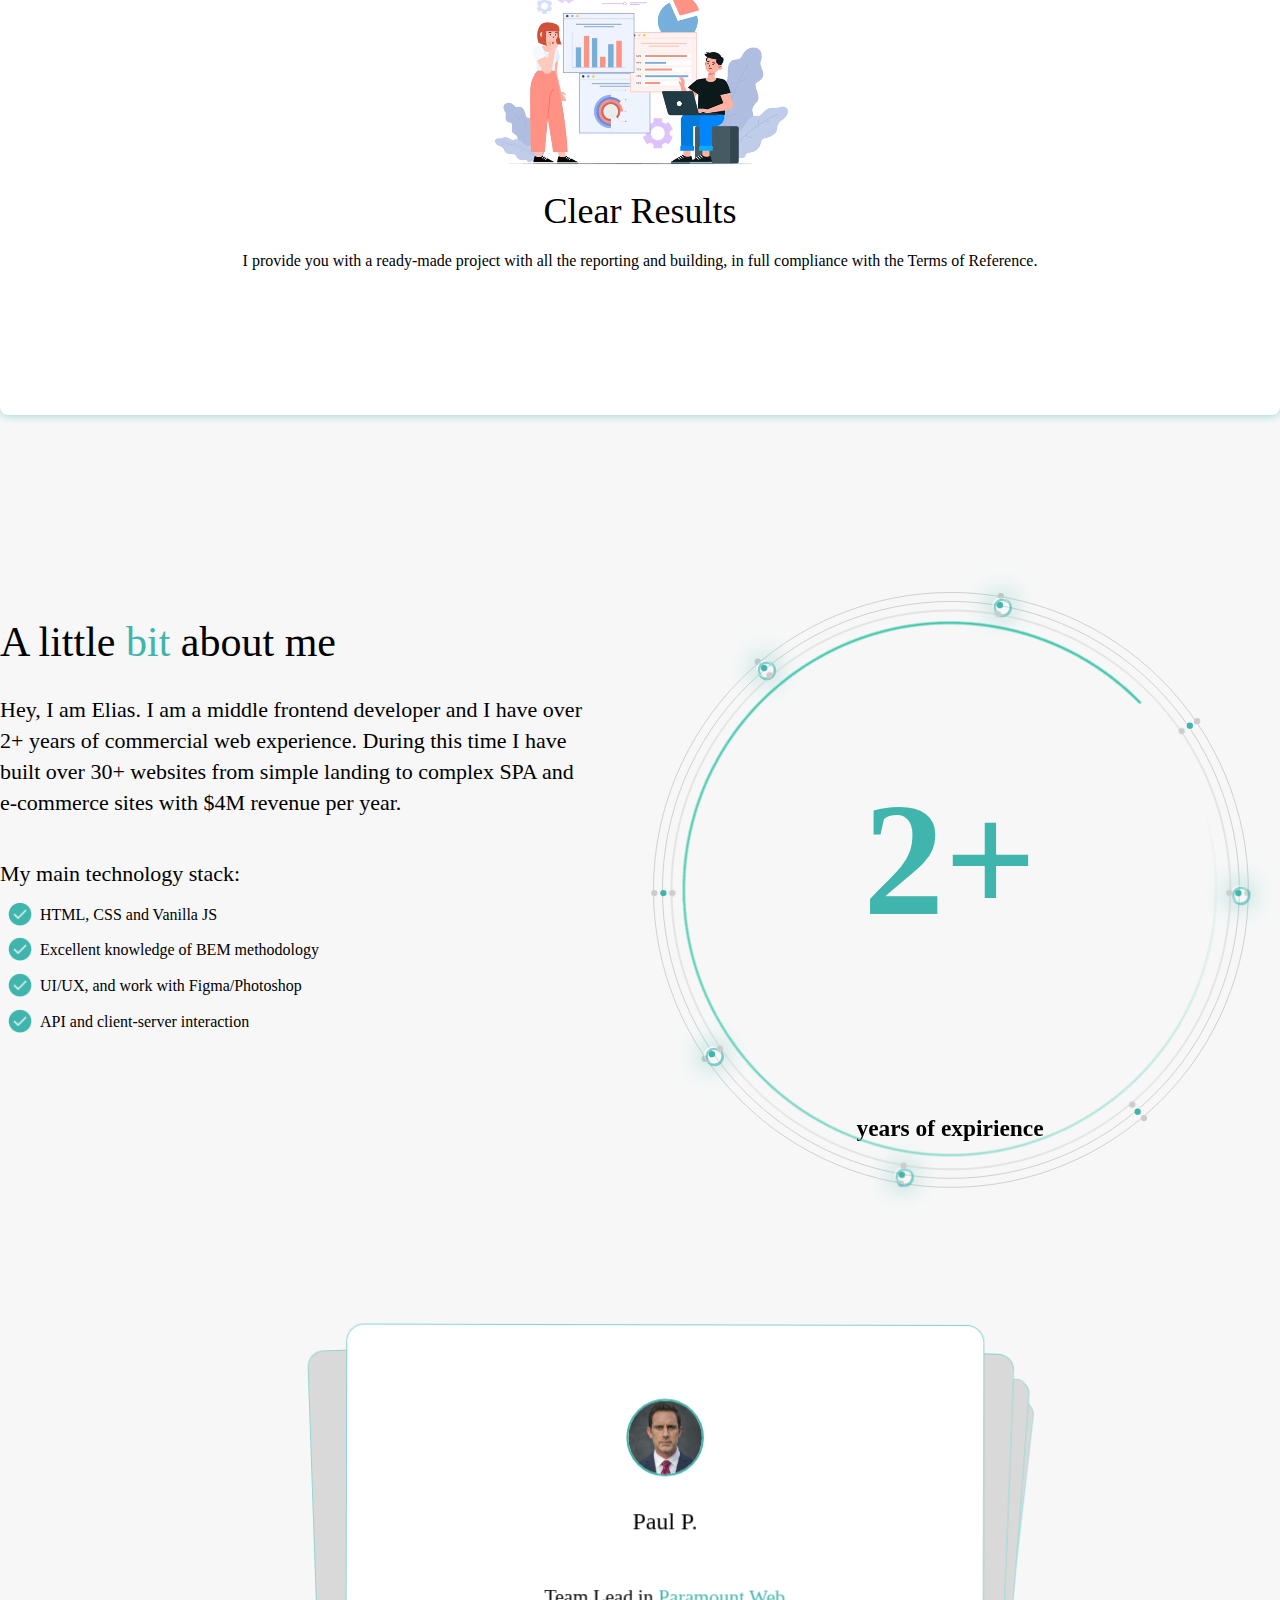
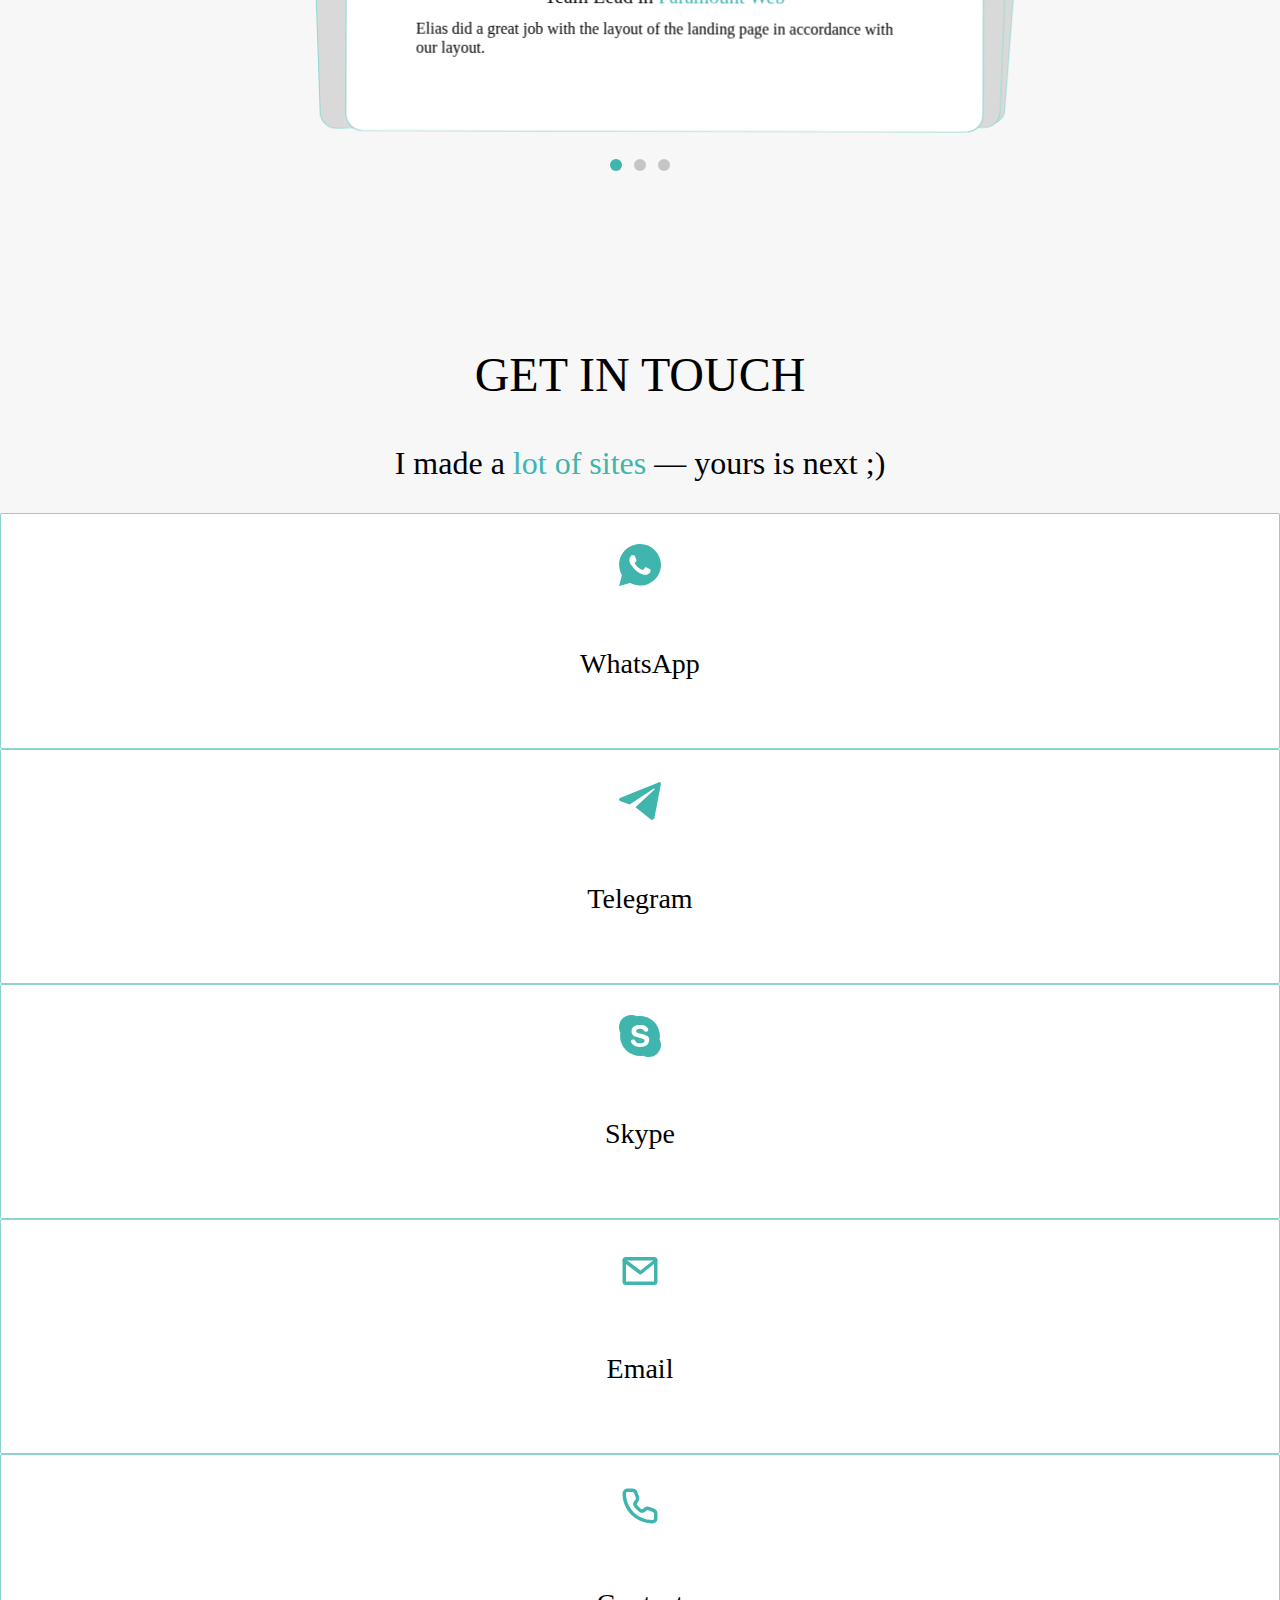
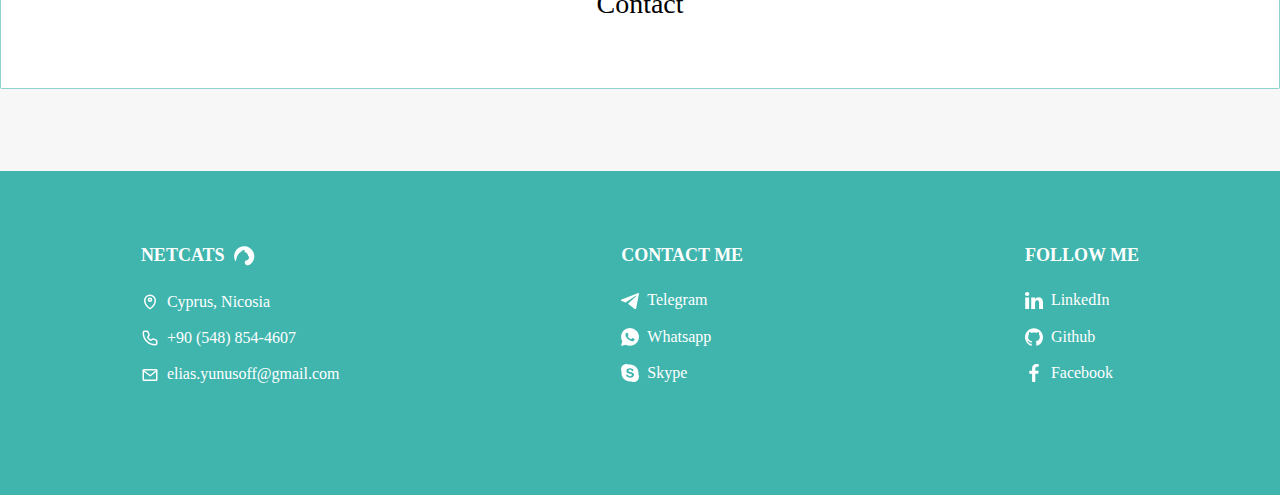
==== commit dd6e346d: "change" ====
--- a/index.html
+++ b/index.html
@@ -59,10 +59,10 @@
         <section class="projects" id="section2">
           <div class="swiper-wrapper">
             <div class="swiper-slide">
-              <h3 class="projects__header">Reka</h3><a class="projects__link" href="https://eliasjonah.github.io/reka-web/"><img class="projects__image" src="./img/projects/site_1.png" srcset="img/projects/site_1@2x.png 2x"></a>
+              <h3 class="projects__header">Reka FM</h3><a class="projects__link" href="https://eliasjonah.github.io/reka-web/"><img class="projects__image" src="./img/projects/site_1.png" srcset="img/projects/site_1@2x.png 2x"></a>
             </div>
             <div class="swiper-slide">
-              <h3 class="projects__header">Design</h3><a class="projects__link" href="https://eliasjonah.github.io/design-web/"><img class="projects__image" src="./img/projects/site_2.png" srcset="img/projects/site_2@2x.png 2x"></a>
+              <h3 class="projects__header">Real Estate</h3><a class="projects__link" href="https://eliasjonah.github.io/design-web/"><img class="projects__image" src="./img/projects/site_2.png" srcset="img/projects/site_2@2x.png 2x"></a>
             </div>
             <div class="swiper-slide">
               <h3 class="projects__header">NFT Base</h3><a class="projects__link" href="https://eliasjonah.github.io/DiSite-Web/"><img class="projects__image" src="./img/projects/site_3.png" srcset="img/projects/site_3@2x.png 2x"></a>
--- a/css/style.min.css
+++ b/css/style.min.css
@@ -1 +1 @@
-/*! normalize.css v8.0.1 | MIT License | github.com/necolas/normalize.css */html{line-height:1.15;-webkit-text-size-adjust:100%;scroll-behavior:smooth}body{margin:0;background-color:#eee}details,main{display:block}h1{font-size:2em;margin:.67em 0}hr{overflow:visible;box-sizing:content-box;height:0}code,kbd,pre,samp{font-family:monospace,monospace;font-size:1em}a{background-color:transparent;color:red;text-underline-offset:.2em}abbr[title]{text-decoration:underline;text-decoration:underline dotted;border-bottom:none;-webkit-text-decoration:underline dotted}b,strong{font-weight:bolder}small{font-size:80%}sub,sup{font-size:75%;line-height:0;position:relative;vertical-align:baseline}sub{bottom:-.25em}sup{top:-.5em}img{border-style:none}button,input,optgroup,select,textarea{font-family:inherit;font-size:100%;line-height:1.15;margin:0}button,input{overflow:visible}button,select{text-transform:none}[type=button],[type=reset],[type=submit],button{-webkit-appearance:button}[type=button]::-moz-focus-inner,[type=reset]::-moz-focus-inner,[type=submit]::-moz-focus-inner,button::-moz-focus-inner{padding:0;border-style:none}[type=button]:-moz-focusring,[type=reset]:-moz-focusring,[type=submit]:-moz-focusring,button:-moz-focusring{outline:ButtonText dotted 1px}fieldset{padding:.35em .75em .625em}legend{display:table;box-sizing:border-box;max-width:100%;padding:0;white-space:normal;color:inherit}progress{vertical-align:baseline}textarea{overflow:auto}[type=checkbox],[type=radio]{box-sizing:border-box;padding:0}[type=number]::-webkit-inner-spin-button,[type=number]::-webkit-outer-spin-button{height:auto}[type=search]{outline-offset:-2px;-webkit-appearance:textfield}[type=search]::-webkit-search-decoration{-webkit-appearance:none}::-webkit-file-upload-button{font:inherit;-webkit-appearance:button}summary{display:list-item}[hidden],template{display:none}a:hover{color:#00f}.width{width:100%;max-width:1240px;margin-right:auto;margin-left:auto;padding-right:20px;padding-left:20px;flex:0 0 auto}.noscript{text-align:center;color:grey;background:red}.no-wrap{white-space:nowrap}.visually-hidden{position:absolute;visibility:hidden;clip:rect(0 0 0 0);width:1px;height:1px;margin:-1px}.icn{display:inline-block;fill:currentColor}.logo{display:inline-block;overflow:hidden;vertical-align:top;white-space:nowrap;text-indent:100%;background:url(../img/bg/gulp.svg) 0 0/48px 48px no-repeat}.btn{line-height:1.25;position:relative;bottom:0;display:inline-flex;box-sizing:border-box;max-width:100%;-webkit-user-select:none;-moz-user-select:none;user-select:none;transition:background .3s,color .2s;text-align:center;vertical-align:middle;text-decoration:none;text-overflow:ellipsis;opacity:1;border:1px solid transparent;justify-content:center;align-items:center}.btn:hover{cursor:pointer;text-decoration:none}.btn:disabled{cursor:default;opacity:.7}.btn--size-base{font-size:16px;line-height:1.5;height:40px;padding-right:32px;padding-left:32px}.btn--fluid{display:flex;width:100%}.description{display:block;overflow:hidden;padding:62px 0}.description__inner{position:relative;display:flex;flex-direction:row;align-items:flex-start;justify-content:flex-start;gap:32px}.description__header{font-size:48px;font-weight:500;line-height:1.4;margin-top:54px;margin-bottom:24px}.description__header span{color:#40b5ad}.description__info{display:inline-block}.description__content{font-size:26px;font-weight:300;line-height:1.4;margin-bottom:42px}.description__subheader{font-size:28px;font-weight:400;margin-bottom:16px}.description__list{list-style-type:none}.description__list-item{font-size:18px;font-weight:300;line-height:1.6;position:relative;margin:10px 0}.description__list-item::before{position:absolute;top:center;left:-32px;width:24px;height:24px;content:'';background-image:url(../img/content/checkbox.png);background-position:center;background-size:24px}.description__circles{position:relative;z-index:10;display:flex;width:660px;height:660px;align-items:center;justify-content:space-around}.description__gray-circle{position:absolute;display:block;border:1px solid #ccc;border-radius:50%}.description__gray-circle--big{top:0;left:0;width:660px;height:660px;animation:400s infinite circle-rotation}.description__gray-circle--medium{top:10px;left:10px;width:640px;height:640px;animation:420s infinite reverse circle-rotation}.description__gray-circle--small{top:20px;left:20px;width:620px;height:620px;animation:460s infinite circle-rotation}.description__ball{position:absolute;z-index:0;display:block;width:7px;height:7px;border-radius:100px;background-color:#ccc}.description__ball--color-green{transition:none;background-color:#40b5ad}.description__ball--color-green::before{position:absolute;top:-4px;left:-4px;display:inline-block;width:15px;height:15px;content:'';border:3px solid rgba(64,181,173,.6);border-radius:100px}.description__ball--color-green::after{position:absolute;top:-5px;left:-5px;display:inline-block;width:17px;height:17px;content:'';border:1px solid rgba(255,255,255,.6);border-radius:100px;box-shadow:0 0 30px #40b5ad}.description__ball:nth-child(1){top:50%;left:-.5%}.description__ball:nth-child(1)::after,.description__ball:nth-child(1)::before{display:none}.description__ball:nth-child(2){top:50%;right:-.5%}.description__ball:nth-child(2)::after,.description__ball:nth-child(2)::before{animation:35s infinite atom-green}.description__ball:nth-child(3){top:0;right:41%}.description__ball:nth-child(3)::after,.description__ball:nth-child(3)::before{animation:55s infinite atom-green}.description__ball:nth-child(4){bottom:0;left:41%}.description__ball:nth-child(4)::after,.description__ball:nth-child(4)::before{animation:25s infinite atom-green}.description__ball:nth-child(5){top:11%;left:17%}.description__ball:nth-child(5)::after,.description__ball:nth-child(5)::before{animation:45s infinite atom-green}.description__ball:nth-child(6){top:21%;right:8%}.description__ball:nth-child(6)::after,.description__ball:nth-child(6)::before{display:none}.description__ball:nth-child(7){bottom:21%;left:8%}.description__ball:nth-child(7)::after,.description__ball:nth-child(7)::before{animation:65s infinite atom-green}.description__ball:nth-child(8){right:17%;bottom:11%}.description__ball:nth-child(8)::after,.description__ball:nth-child(8)::before{display:none}@keyframes atom-green{0%,100%,35%,65%{opacity:0}25%,55%,85%{opacity:1}}.description__green-circle{position:absolute;top:30px;left:30px;width:600px;height:600px;transform:rotate(-45deg);animation:5s infinite circle-rotation;border-radius:50%;background:url(../img/content/circle.png) 0 0/600px 600px no-repeat}@keyframes circle-rotation{0%{transform:rotate(-90deg)}100%{transform:rotate(270deg)}}.description__circles-content{display:inline-block;text-align:center}.description__circles-header{font-size:180px;color:#40b5ad}.description__circles-subheader{font-size:26px;max-width:400px;color:#000}.feedback{padding:42px}.feedback__slider{width:100%;max-width:600px;margin:0 auto}.feedback__slide{display:flex;flex-direction:column;width:100%;max-width:600px;padding:74px 20px;border:1px solid rgba(64,181,173,.6);border-radius:18px;background-color:#fff;align-items:center;justify-content:center}.feedback__img{overflow:hidden;width:74px;height:74px;margin-bottom:8px;border:2px solid #40b5ad;border-radius:100px;-o-object-fit:cover;object-fit:cover;-o-object-position:center;object-position:center}.feedback__header{font-size:24px;font-weight:500}.feedback__subheader{font-size:20px;font-weight:400;margin-bottom:12px;text-align:center}.feedback__subheader span{font-weight:500;color:#40b5ad}.feedback__content{font-size:16px;font-weight:300;width:100%;max-width:500px;margin:0}.feedback__pagination{margin-top:24px;text-align:center}.feedback__pagination .swiper-pagination-bullet{width:12px;height:12px;margin:0 6px!important}.feedback__pagination .swiper-pagination-bullet-active{background:#40b5ad}.footer{height:274px;padding-top:50px;background-color:#40b5ad}.footer__inner{display:flex;align-items:flex-start;justify-content:space-around}.footer__info{display:flex;flex-direction:column;align-items:flex-start;justify-content:flex-start;gap:18px}.footer__header{font-size:18px;font-weight:700;margin-bottom:8px;cursor:default;color:#fff}.footer__header:first-child{display:flex;align-items:center;justify-content:flex-start;gap:8px}.footer__item{font-size:16px;font-weight:400;display:flex;color:#fff;align-items:center;justify-content:flex-start;gap:8px}.footer__link{font-size:16px;font-weight:400;display:flex;transition:color .3s;text-decoration:none;color:#fff;align-items:center;justify-content:flex-start;gap:8px}.footer__link:hover{color:#000}.footer__link:active{color:rgba(0,0,0,.6)}.footer__icn{transition:color .3s;color:#fff;fill:rgba(255,255,255,0)}.footer__link:hover .footer__icn{color:#000}.footer__link:active .footer__icn{color:rgba(0,0,0,.6)}.header{width:100%;background-color:#f7f7f7}.header.scroll{box-shadow:0 0 32px 0 rgba(0,0,0,.1)}.header__inner{display:flex;padding:16px 0;align-items:center;justify-content:space-between}.header__logo{display:flex;text-decoration:none;outline:0!important;align-items:center;justify-content:flex-start;gap:8px}.header__logo:active,.header__logo:hover{color:#000}.header__logo-name{font-size:42px;font-weight:700;line-height:1;position:relative;transition:color .3s;color:#000}.header__logo-name:before{position:absolute;top:0;left:0;overflow:hidden;width:0;content:'netcats';transition:.3s;color:#40b5ad}.header__logo:hover .header__logo-name:before{width:100%}.header__icn{transition:color .3s;color:#40b5ad}.header__aside{display:flex;flex-direction:row;align-items:center;justify-content:flex-start;gap:96px}.header__nav{display:flex;flex-direction:row;align-items:center;justify-content:flex-start;gap:42px}.header__nav-item{font-size:20px;font-weight:600;position:relative;transition:color .3s;text-decoration:none;color:#000;outline:0!important}.header__nav-item:active,.header__nav-item:hover{color:#40b5ad}.header__nav-item:before{position:absolute;bottom:0;left:0;display:inline-block;overflow:hidden;width:0;content:'';transition:.3s;border-bottom:2px solid #40b5ad}.header__nav-item:hover:before{width:100%}.header__contact{font-size:18px;font-weight:500;position:relative;z-index:2;overflow:hidden;padding:8px 30px 8px 34px;transition:.3s;text-decoration:none;color:#fff;border:2px solid #40b5ad;border-radius:100px;background:#40b5ad}.header__contact:hover{color:#fff}.header__contact:active{border:2px solid #000;background:#f7f7f7}.header__contact:after{position:absolute;top:0;right:-100%;width:0;min-width:-moz-max-content;min-width:max-content;padding:8px 30px 8px 34px;content:'contact me';transition:.5s;color:#40b5ad;border-radius:100px;background:#f7f7f7}.header__contact:hover:after{right:0;width:100%}.header__contact:active:after{color:#000}.navbar-toggler{display:none}.animated-icon{position:relative;width:30px;height:20px;margin:0;cursor:pointer;transition:.5s ease-in-out;transform:rotate(0)}.animated-icon span{position:absolute;left:0;display:block;width:100%;height:3px;transition:.25s ease-in-out;transform:rotate(0);opacity:1;border-radius:9px;background-color:#40b5ad}.animated-icon span:nth-child(1){top:0;transform-origin:left center}.animated-icon span:nth-child(2){top:10px;transform-origin:left center}.animated-icon span:nth-child(3){top:20px;transform-origin:left center}.animated-icon.open span:nth-child(1){top:0;left:8px;transform:rotate(45deg)}.animated-icon.open span:nth-child(2){width:0;opacity:0}.animated-icon.open span:nth-child(3){top:21px;left:8px;transform:rotate(-45deg)}.animated-icon.open{z-index:20}.animated-icon.open span{background-color:#fff}.offer{padding:82px 0}.offer__header{font-size:48px;font-weight:500;margin-bottom:20px;text-align:center}.offer__subheader{font-size:32px;font-weight:400;margin-bottom:32px;text-align:center}.offer__subheader span{color:#40b5ad}.offer__links{row-gap:24px}.offer__item{display:block;padding:30px;cursor:pointer;transition:box-shadow .3s,background-color .3s;text-align:center;text-decoration:none;border:1px solid rgba(64,181,173,.6);border-radius:2px;outline:0!important;background-color:#fff}.offer__item:hover{box-shadow:0 0 24px 0 rgba(64,181,173,.6)}.offer__item:active{background-color:#f7f7f7}.offer__icn{margin-bottom:20px;color:#40b5ad;fill:rgba(255,255,255,0)}.offer__name{font-size:28px;font-weight:500;color:#000}.process{padding-bottom:82px}.process__big-header{font-size:62px;font-weight:500;line-height:1.4;width:100%;max-width:1230px;margin:0 auto;padding:82px 0 54px;text-align:center}.process__big-header span{color:#40b5ad}.process__item{display:flex;flex-direction:column;height:450px;padding:20px;border-radius:8px;background-color:#fff;box-shadow:0 0 10px rgba(64,181,173,.6);align-items:center;justify-content:flex-start;row-gap:20px}.process__header{font-size:36px;font-weight:500;margin:0;text-align:center}.process__video{display:block;width:100%;height:200px}.process__content{font-size:16px;font-weight:400;margin:0;text-align:center}.projects{overflow:hidden;width:100%;height:100vh;padding:8vh 0;transition:opacity .5s;background-color:#1b1b1b;align-items:center}.projects__header{font-size:32px;transition:opacity .3s;text-align:center;opacity:0;color:#fff}.projects__link{display:block;cursor:pointer}.projects__link:hover::before{font-size:32px;position:absolute;z-index:10;top:45%;left:35%;display:block;content:'open website';opacity:1;color:#fff}.projects__image{display:block;width:100%;max-width:720px;height:auto;margin:0 auto;transition:opacity .3s;-o-object-fit:cover;object-fit:cover;-o-object-position:center;object-position:center}.projects__link:hover .projects__image{opacity:.5}.projects:hover .projects__btn{visibility:visible;transform:translateX(0);opacity:1}.swiper-slide{background-repeat:no-repeat;background-position:center;background-size:contain}.swiper-slide-active .projects__header{opacity:1}.projects__btn{visibility:hidden;width:44px;transition:.3s;transform:translateX(50px);opacity:0;color:#40b5ad}.swiper-button-prev{transform:translateX(50px)}.swiper-button-next{transform:translateX(-50px)}.projects>.swiper-pagination-bullets .swiper-pagination-bullet{position:relative;width:12px;height:12px;margin:0 9px;transition:.3s;opacity:.4;background-color:#fff}.projects>.swiper-pagination-bullets .swiper-pagination-bullet::before{position:absolute;top:50%;left:50%;width:18px;height:18px;content:'';transition:.3s;transform:translate(-50%,-50%);border:0 solid #fff;border-radius:50%}.projects>.swiper-pagination-bullets .swiper-pagination-bullet.swiper-pagination-bullet-active,.projects>.swiper-pagination-bullets .swiper-pagination-bullet:hover{opacity:1}.projects>.swiper-pagination-bullets .swiper-pagination-bullet.swiper-pagination-bullet-active::before{border-width:1px}.projects .swiper-pagination{padding-bottom:20px}.tagline{overflow:hidden}.tagline__inner{position:relative;height:91vh}.tagline__content{position:absolute;bottom:250px;left:25px}.tagline__header{font-size:64px;font-weight:700;max-width:840px;margin-bottom:12px;cursor:default;transform:translateY(20px);opacity:0}.tagline__header.show{transition:1.5s;transform:translateY(0);opacity:1}.tagline__header--inner{display:block}.tagline__header--green{color:#40b5ad}.tagline__subheader{font-size:20px;font-weight:600;cursor:default;transform:translateY(20px);opacity:0}.tagline__subheader.show{transition:1.5s;transform:translateY(0);opacity:1}.tagline__circle{position:absolute;z-index:1;right:0;bottom:150px;width:425px;height:425px;transform:translateY(20px);animation:10s infinite alternate circleRadius;opacity:0;border-radius:41% 59% 22% 78%/43% 45% 55% 57%;background:linear-gradient(to bottom,#40b5ad,#b6dfdd);box-shadow:0 5px 25px rgba(0,0,0,.15)}.tagline__circle.show{transition:1.5s;transform:translateY(0);opacity:1}@keyframes circleRadius{0%{border-radius:36% 64% 66% 34%/31% 47% 53% 69%}100%{border-radius:61% 39% 68% 32%/56% 73% 27% 44%}}.tagline__img{position:absolute;z-index:2;right:-25px;bottom:0;width:440px;height:560px;transform:translateY(20px);opacity:0;-o-object-fit:contain;object-fit:contain;-o-object-position:center;object-position:center}.tagline__img.show{transition:1.5s;transform:translateY(0);opacity:1}.tagline__scroll{position:absolute;bottom:50px;left:45%;transition:color .3s;text-decoration:none;color:#40b5ad}.tagline__scroll:active,.tagline__scroll:hover{color:rgba(64,181,173,.6)}.tagline__scroll--description{bottom:-20px}.tagline__scroll span{position:absolute;top:-200%;left:50%;box-sizing:border-box;width:46px;height:46px;margin-left:-23px;transition:border .3s;border:1px solid #40b5ad;border-radius:100%}.tagline__scroll--description span::before{animation:none!important}.tagline__scroll:hover span{border:1px solid rgba(64,181,173,.6)}.tagline__scroll span::after{position:absolute;top:50%;left:50%;box-sizing:border-box;width:16px;height:16px;margin:-12px 0 0 -8px;content:'';transition:border .3s;transform:rotate(-45deg);border-bottom:1px solid #40b5ad;border-left:1px solid #40b5ad}.tagline__scroll:hover span:after{border-bottom:1px solid rgba(64,181,173,.6);border-left:1px solid rgba(64,181,173,.6)}.tagline__scroll span::before{position:absolute;z-index:1;top:0;left:0;display:block;box-sizing:border-box;width:44px;height:44px;content:'';animation:3s infinite shadows;opacity:0;border-radius:100%;box-shadow:0 0 0 0 rgba(64,181,173,.1)}@keyframes shadows{0%,100%{opacity:0}30%{opacity:1}60%{opacity:0;box-shadow:0 0 0 60px rgba(64,181,173,.1)}}.page{display:flex;flex-direction:column;box-sizing:border-box;min-height:calc(100 * var(--vh,1vh));background-color:#f7f7f7;justify-content:flex-start;align-items:center}.page__core{width:100%;flex:0 0 auto}@media (max-width:1400px){.description__header{font-size:42px}.description__content,.description__subheader{font-size:22px}.description__list-item{font-size:16px}.description__animation{max-width:674px;max-height:674px;transform:scale(90%)}}@media (max-width:1200px){.description{padding:0}.description__inner{flex-direction:column;align-items:center}.description__animation{position:relative;bottom:32px;max-width:auto;max-height:624px;transform:scale(80%)}.tagline__scroll--description{display:none}}@media (max-width:576px){.description__inner{gap:0}.description__animation{bottom:46px;max-height:574px;transform:scale(70%)}.footer{height:auto}.footer__inner{flex-direction:column;padding-bottom:50px;align-items:center;gap:42px}.footer__info{align-items:center}.offer{padding:24px 0 42px}.offer__header{font-size:42px}.offer__subheader{font-size:26px}.projects{padding:10vh 0}.projects__header{font-size:22px}.projects__btn{display:none}}@media (max-width:767px){.description__animation{position:relative;bottom:32px;max-height:624px;transform:scale(80%)}.feedback__slide,.feedback__slider{max-width:400px}.offer__links{row-gap:12px}.offer__item{padding:20px}.process__big-header{font-size:34px}.tagline__content{max-width:100%}.tagline__header{font-size:38px}}@media (max-width:480px){.description__animation{bottom:74px;max-height:474px;transform:scale(60%)}.description__header{font-size:40px}}@media (max-width:420px){.description__animation{bottom:52px;max-height:474px;transform:scale(54%)}.offer__header{font-size:36px}.offer__subheader{font-size:22px}}@media (max-width:364px){.description__animation{max-height:424px;transform:scale(40%)}.description__header{font-size:36px}.description__content{font-size:18px}}@media (max-width:991px){.feedback__slide,.feedback__slider{max-width:600px}.page{overflow-x:hidden}.header{position:relative}.header__contact{display:none}.header__nav{position:absolute;z-index:10;top:0;right:0;flex-direction:column;width:70%;height:100vh;padding-top:82px;padding-bottom:20px;transition:transform .3s;transform:translateX(100%);background-color:#40b5ad}.header__nav-item{font-size:28px;color:#fff}.header__nav-item:hover{color:#000}.header__nav-item:active{color:rgba(0,0,0,.6)}.header__nav.open{display:flex;transition:transform .3s;transform:translateX(0)}.navbar-toggler{position:relative;display:block}.process__big-header{font-size:42px}.projects__header{font-size:28px}.tagline__content{position:initial;max-width:650px;padding-top:150px}.tagline__header{font-size:48px}.tagline__scroll{display:none}}@media (max-width:546px){.feedback__slide,.feedback__slider{max-width:300px}.process{padding-bottom:24px}}@media (max-width:1399px){.process__big-header{padding-top:62px;padding-bottom:42px}.process__item{height:424px}.tagline__content{left:0}.tagline__header{font-size:58px;max-width:800px}.tagline__img{right:-62px;width:412px;height:512px}.tagline__circle{right:-16px;bottom:150px;width:360px;height:360px}}@media (max-width:1199px){.process__big-header{font-size:48px}.process__cards{row-gap:32px}.tagline__circle,.tagline__img{display:none}}@media (max-width:461px){.process__big-header{font-size:32px}}@media (max-width:436px){.process__big-header{font-size:30px}}@media (max-width:411px){.process__big-header{font-size:28px}}@media (max-width:386px){.process__big-header{font-size:26px}}@media (max-width:1275px){.projects{height:auto}.projects__link:hover::before{display:none}}@media (max-width:575px){.tagline__header{font-size:38px}.tagline__subheader{font-size:20px}}@media (max-width:500px){.tagline__content{width:100%;max-width:406px}}+/*! normalize.css v8.0.1 | MIT License | github.com/necolas/normalize.css */html{line-height:1.15;-webkit-text-size-adjust:100%;scroll-behavior:smooth}body{margin:0;background-color:#eee}details,main{display:block}h1{font-size:2em;margin:.67em 0}hr{overflow:visible;box-sizing:content-box;height:0}code,kbd,pre,samp{font-family:monospace,monospace;font-size:1em}a{background-color:transparent;color:red;text-underline-offset:.2em}abbr[title]{text-decoration:underline;text-decoration:underline dotted;border-bottom:none;-webkit-text-decoration:underline dotted}b,strong{font-weight:bolder}small{font-size:80%}sub,sup{font-size:75%;line-height:0;position:relative;vertical-align:baseline}sub{bottom:-.25em}sup{top:-.5em}img{border-style:none}button,input,optgroup,select,textarea{font-family:inherit;font-size:100%;line-height:1.15;margin:0}button,input{overflow:visible}button,select{text-transform:none}[type=button],[type=reset],[type=submit],button{-webkit-appearance:button}[type=button]::-moz-focus-inner,[type=reset]::-moz-focus-inner,[type=submit]::-moz-focus-inner,button::-moz-focus-inner{padding:0;border-style:none}[type=button]:-moz-focusring,[type=reset]:-moz-focusring,[type=submit]:-moz-focusring,button:-moz-focusring{outline:ButtonText dotted 1px}fieldset{padding:.35em .75em .625em}legend{display:table;box-sizing:border-box;max-width:100%;padding:0;white-space:normal;color:inherit}progress{vertical-align:baseline}textarea{overflow:auto}[type=checkbox],[type=radio]{box-sizing:border-box;padding:0}[type=number]::-webkit-inner-spin-button,[type=number]::-webkit-outer-spin-button{height:auto}[type=search]{outline-offset:-2px;-webkit-appearance:textfield}[type=search]::-webkit-search-decoration{-webkit-appearance:none}::-webkit-file-upload-button{font:inherit;-webkit-appearance:button}summary{display:list-item}[hidden],template{display:none}a:hover{color:#00f}.width{width:100%;max-width:1240px;margin-right:auto;margin-left:auto;padding-right:20px;padding-left:20px;flex:0 0 auto}.noscript{text-align:center;color:grey;background:red}.no-wrap{white-space:nowrap}.visually-hidden{position:absolute;visibility:hidden;clip:rect(0 0 0 0);width:1px;height:1px;margin:-1px}.icn{display:inline-block;fill:currentColor}.logo{display:inline-block;overflow:hidden;vertical-align:top;white-space:nowrap;text-indent:100%;background:url(../img/bg/gulp.svg) 0 0/48px 48px no-repeat}.btn{line-height:1.25;position:relative;bottom:0;display:inline-flex;box-sizing:border-box;max-width:100%;-webkit-user-select:none;-moz-user-select:none;user-select:none;transition:background .3s,color .2s;text-align:center;vertical-align:middle;text-decoration:none;text-overflow:ellipsis;opacity:1;border:1px solid transparent;justify-content:center;align-items:center}.btn:hover{cursor:pointer;text-decoration:none}.btn:disabled{cursor:default;opacity:.7}.btn--size-base{font-size:16px;line-height:1.5;height:40px;padding-right:32px;padding-left:32px}.btn--fluid{display:flex;width:100%}.description{display:block;overflow:hidden;padding:62px 0}.description__inner{position:relative;display:flex;flex-direction:row;align-items:flex-start;justify-content:flex-start;gap:32px}.description__header{font-size:48px;font-weight:500;line-height:1.4;margin-top:54px;margin-bottom:24px}.description__header span{color:#40b5ad}.description__info{display:inline-block}.description__content{font-size:26px;font-weight:300;line-height:1.4;margin-bottom:42px}.description__subheader{font-size:28px;font-weight:400;margin-bottom:16px}.description__list{list-style-type:none}.description__list-item{font-size:18px;font-weight:300;line-height:1.6;position:relative;margin:10px 0}.description__list-item::before{position:absolute;top:center;left:-32px;width:24px;height:24px;content:'';background-image:url(../img/content/checkbox.png);background-position:center;background-size:24px}.description__circles{position:relative;z-index:10;display:flex;width:660px;height:660px;align-items:center;justify-content:space-around}.description__gray-circle{position:absolute;display:block;border:1px solid #ccc;border-radius:50%}.description__gray-circle--big{top:0;left:0;width:660px;height:660px;animation:400s infinite circle-rotation}.description__gray-circle--medium{top:10px;left:10px;width:640px;height:640px;animation:420s infinite reverse circle-rotation}.description__gray-circle--small{top:20px;left:20px;width:620px;height:620px;animation:460s infinite circle-rotation}.description__ball{position:absolute;z-index:0;display:block;width:7px;height:7px;border-radius:100px;background-color:#ccc}.description__ball--color-green{transition:none;background-color:#40b5ad}.description__ball--color-green::before{position:absolute;top:-4px;left:-4px;display:inline-block;width:15px;height:15px;content:'';border:3px solid rgba(64,181,173,.6);border-radius:100px}.description__ball--color-green::after{position:absolute;top:-5px;left:-5px;display:inline-block;width:17px;height:17px;content:'';border:1px solid rgba(255,255,255,.6);border-radius:100px;box-shadow:0 0 30px #40b5ad}.description__ball:nth-child(1){top:50%;left:-.5%}.description__ball:nth-child(1)::after,.description__ball:nth-child(1)::before{display:none}.description__ball:nth-child(2){top:50%;right:-.5%}.description__ball:nth-child(2)::after,.description__ball:nth-child(2)::before{animation:35s infinite atom-green}.description__ball:nth-child(3){top:0;right:41%}.description__ball:nth-child(3)::after,.description__ball:nth-child(3)::before{animation:55s infinite atom-green}.description__ball:nth-child(4){bottom:0;left:41%}.description__ball:nth-child(4)::after,.description__ball:nth-child(4)::before{animation:25s infinite atom-green}.description__ball:nth-child(5){top:11%;left:17%}.description__ball:nth-child(5)::after,.description__ball:nth-child(5)::before{animation:45s infinite atom-green}.description__ball:nth-child(6){top:21%;right:8%}.description__ball:nth-child(6)::after,.description__ball:nth-child(6)::before{display:none}.description__ball:nth-child(7){bottom:21%;left:8%}.description__ball:nth-child(7)::after,.description__ball:nth-child(7)::before{animation:65s infinite atom-green}.description__ball:nth-child(8){right:17%;bottom:11%}.description__ball:nth-child(8)::after,.description__ball:nth-child(8)::before{display:none}@keyframes atom-green{0%,100%,35%,65%{opacity:0}25%,55%,85%{opacity:1}}.description__green-circle{position:absolute;top:30px;left:30px;width:600px;height:600px;transform:rotate(-45deg);animation:5s infinite circle-rotation;border-radius:50%;background:url(../img/content/circle.png) 0 0/600px 600px no-repeat}@keyframes circle-rotation{0%{transform:rotate(-90deg)}100%{transform:rotate(270deg)}}.description__circles-content{display:inline-block;text-align:center}.description__circles-header{font-size:180px;color:#40b5ad}.description__circles-subheader{font-size:26px;max-width:400px;color:#000}.feedback{padding:42px}.feedback__slider{width:100%;max-width:600px;margin:0 auto}.feedback__slide{display:flex;flex-direction:column;width:100%;max-width:600px;padding:74px 20px;border:1px solid rgba(64,181,173,.6);border-radius:18px;background-color:#fff;align-items:center;justify-content:center}.feedback__img{overflow:hidden;width:74px;height:74px;margin-bottom:8px;border:2px solid #40b5ad;border-radius:100px;-o-object-fit:cover;object-fit:cover;-o-object-position:center;object-position:center}.feedback__header{font-size:24px;font-weight:500}.feedback__subheader{font-size:20px;font-weight:400;margin-bottom:12px;text-align:center}.feedback__subheader span{font-weight:500;color:#40b5ad}.feedback__content{font-size:16px;font-weight:300;width:100%;max-width:500px;margin:0}.feedback__pagination{margin-top:24px;text-align:center}.feedback__pagination .swiper-pagination-bullet{width:12px;height:12px;margin:0 6px!important}.feedback__pagination .swiper-pagination-bullet-active{background:#40b5ad}.footer{height:274px;padding-top:50px;background-color:#40b5ad}.footer__inner{display:flex;align-items:flex-start;justify-content:space-around}.footer__info{display:flex;flex-direction:column;align-items:flex-start;justify-content:flex-start;gap:18px}.footer__header{font-size:18px;font-weight:700;margin-bottom:8px;cursor:default;color:#fff}.footer__header:first-child{display:flex;align-items:center;justify-content:flex-start;gap:8px}.footer__item{font-size:16px;font-weight:400;display:flex;color:#fff;align-items:center;justify-content:flex-start;gap:8px}.footer__link{font-size:16px;font-weight:400;display:flex;transition:color .3s;text-decoration:none;color:#fff;align-items:center;justify-content:flex-start;gap:8px}.footer__link:hover{color:#000}.footer__link:active{color:rgba(0,0,0,.6)}.footer__icn{transition:color .3s;color:#fff;fill:rgba(255,255,255,0)}.footer__link:hover .footer__icn{color:#000}.footer__link:active .footer__icn{color:rgba(0,0,0,.6)}.header{width:100%;background-color:#f7f7f7}.header.scroll{box-shadow:0 0 32px 0 rgba(0,0,0,.1)}.header__inner{display:flex;padding:16px 0;align-items:center;justify-content:space-between}.header__logo{display:flex;text-decoration:none;outline:0!important;align-items:center;justify-content:flex-start;gap:8px}.header__logo:active,.header__logo:hover{color:#000}.header__logo-name{font-size:42px;font-weight:700;line-height:1;position:relative;transition:color .3s;color:#000}.header__logo-name:before{position:absolute;top:0;left:0;overflow:hidden;width:0;content:'netcats';transition:.3s;color:#40b5ad}.header__logo:hover .header__logo-name:before{width:100%}.header__icn{transition:color .3s;color:#40b5ad}.header__aside{display:flex;flex-direction:row;align-items:center;justify-content:flex-start;gap:96px}.header__nav{display:flex;flex-direction:row;align-items:center;justify-content:flex-start;gap:42px}.header__nav-item{font-size:20px;font-weight:600;position:relative;transition:color .3s;text-decoration:none;color:#000;outline:0!important}.header__nav-item:active,.header__nav-item:hover{color:#40b5ad}.header__nav-item:before{position:absolute;bottom:0;left:0;display:inline-block;overflow:hidden;width:0;content:'';transition:.3s;border-bottom:2px solid #40b5ad}.header__nav-item:hover:before{width:100%}.header__contact{font-size:18px;font-weight:500;position:relative;z-index:2;overflow:hidden;padding:8px 30px 8px 34px;transition:.3s;text-decoration:none;color:#fff;border:2px solid #40b5ad;border-radius:100px;background:#40b5ad}.header__contact:hover{color:#fff}.header__contact:active{border:2px solid #000;background:#f7f7f7}.header__contact:after{position:absolute;top:0;right:-100%;width:0;min-width:-moz-max-content;min-width:max-content;padding:8px 30px 8px 34px;content:'contact me';transition:.5s;color:#40b5ad;border-radius:100px;background:#f7f7f7}.header__contact:hover:after{right:0;width:100%}.header__contact:active:after{color:#000}.navbar-toggler{display:none}.animated-icon{position:relative;width:30px;height:20px;margin:0;cursor:pointer;transition:.5s ease-in-out;transform:rotate(0)}.animated-icon span{position:absolute;left:0;display:block;width:100%;height:3px;transition:.25s ease-in-out;transform:rotate(0);opacity:1;border-radius:9px;background-color:#40b5ad}.animated-icon span:nth-child(1){top:0;transform-origin:left center}.animated-icon span:nth-child(2){top:10px;transform-origin:left center}.animated-icon span:nth-child(3){top:20px;transform-origin:left center}.animated-icon.open span:nth-child(1){top:0;left:8px;transform:rotate(45deg)}.animated-icon.open span:nth-child(2){width:0;opacity:0}.animated-icon.open span:nth-child(3){top:21px;left:8px;transform:rotate(-45deg)}.animated-icon.open{z-index:20}.animated-icon.open span{background-color:#fff}.offer{padding:82px 0}.offer__header{font-size:48px;font-weight:500;margin-bottom:20px;text-align:center}.offer__subheader{font-size:32px;font-weight:400;margin-bottom:32px;text-align:center}.offer__subheader span{color:#40b5ad}.offer__links{row-gap:24px}.offer__item{display:block;padding:30px;cursor:pointer;transition:box-shadow .3s,background-color .3s;text-align:center;text-decoration:none;border:1px solid rgba(64,181,173,.6);border-radius:2px;outline:0!important;background-color:#fff}.offer__item:hover{box-shadow:0 0 24px 0 rgba(64,181,173,.6)}.offer__item:active{background-color:#f7f7f7}.offer__icn{margin-bottom:20px;color:#40b5ad;fill:rgba(255,255,255,0)}.offer__name{font-size:28px;font-weight:500;color:#000}.process{padding-bottom:82px}.process__big-header{font-size:62px;font-weight:500;line-height:1.4;width:100%;max-width:1230px;margin:0 auto;padding:82px 0 54px;text-align:center}.process__big-header span{color:#40b5ad}.process__item{display:flex;flex-direction:column;height:450px;padding:20px;border-radius:8px;background-color:#fff;box-shadow:0 0 10px rgba(64,181,173,.6);align-items:center;justify-content:flex-start;row-gap:20px}.process__header{font-size:36px;font-weight:500;margin:0;text-align:center}.process__video{display:block;width:100%;height:200px}.process__content{font-size:16px;font-weight:400;margin:0;text-align:center}.projects{overflow:hidden;width:100%;height:100vh;padding:8vh 0;transition:opacity .5s;background-color:#1b1b1b;align-items:center}.projects__header{font-size:32px;transition:opacity .3s;text-align:center;opacity:0;color:#fff}.projects__link{display:block;cursor:pointer}.projects__link:hover::before{font-size:32px;position:absolute;z-index:10;top:45%;left:35%;display:block;content:'open website';opacity:1;color:#fff}.projects__image{display:block;width:100%;max-width:720px;height:auto;margin:0 auto;transition:opacity .3s;-o-object-fit:cover;object-fit:cover;-o-object-position:center;object-position:center}.projects__link:hover .projects__image{opacity:.5}.projects:hover .projects__btn{visibility:visible;transform:translateX(0);opacity:1}.swiper-slide{background-repeat:no-repeat;background-position:center;background-size:contain}.swiper-slide-active .projects__header{opacity:1}.projects__btn{visibility:hidden;width:44px;transition:.3s;transform:translateX(50px);opacity:0;color:#40b5ad}.swiper-button-prev{transform:translateX(50px)}.swiper-button-next{transform:translateX(-50px)}.projects>.swiper-pagination-bullets .swiper-pagination-bullet{position:relative;width:12px;height:12px;margin:0 9px;transition:.3s;opacity:.4;background-color:#fff}.projects>.swiper-pagination-bullets .swiper-pagination-bullet::before{position:absolute;top:50%;left:50%;width:18px;height:18px;content:'';transition:.3s;transform:translate(-50%,-50%);border:0 solid #fff;border-radius:50%}.projects>.swiper-pagination-bullets .swiper-pagination-bullet.swiper-pagination-bullet-active,.projects>.swiper-pagination-bullets .swiper-pagination-bullet:hover{opacity:1}.projects>.swiper-pagination-bullets .swiper-pagination-bullet.swiper-pagination-bullet-active::before{border-width:1px}.projects .swiper-pagination{padding-bottom:20px}.tagline{overflow:hidden}.tagline__inner{position:relative;height:91vh}.tagline__content{position:absolute;bottom:250px;left:25px}.tagline__header{font-size:64px;font-weight:700;max-width:840px;margin-bottom:12px;cursor:default;transform:translateY(20px);opacity:0}.tagline__header.show{transition:1.5s;transform:translateY(0);opacity:1}.tagline__header--inner{display:block}.tagline__header--green{color:#40b5ad}.tagline__subheader{font-size:20px;font-weight:600;cursor:default;transform:translateY(20px);opacity:0}.tagline__subheader.show{transition:1.5s;transform:translateY(0);opacity:1}.tagline__circle{position:absolute;z-index:1;right:0;bottom:150px;width:425px;height:425px;transform:translateY(20px);animation:10s infinite alternate circleRadius;opacity:0;border-radius:41% 59% 22% 78%/43% 45% 55% 57%;background:linear-gradient(to bottom,#40b5ad,#b6dfdd);box-shadow:0 5px 25px rgba(0,0,0,.15)}.tagline__circle.show{transition:1.5s;transform:translateY(0);opacity:1}@keyframes circleRadius{0%{border-radius:36% 64% 66% 34%/31% 47% 53% 69%}100%{border-radius:61% 39% 68% 32%/56% 73% 27% 44%}}.tagline__img{position:absolute;z-index:2;right:-25px;bottom:0;width:440px;height:560px;transform:translateY(20px);opacity:0;-o-object-fit:contain;object-fit:contain;-o-object-position:center;object-position:center}.tagline__img.show{transition:1.5s;transform:translateY(0);opacity:1}.tagline__scroll{position:absolute;bottom:50px;left:45%;transition:color .3s;text-decoration:none;color:#40b5ad}.tagline__scroll:active,.tagline__scroll:hover{color:rgba(64,181,173,.6)}.tagline__scroll--description{bottom:-20px}.tagline__scroll span{position:absolute;top:-200%;left:50%;box-sizing:border-box;width:46px;height:46px;margin-left:-23px;transition:border .3s;border:1px solid #40b5ad;border-radius:100%}.tagline__scroll--description span::before{animation:none!important}.tagline__scroll:hover span{border:1px solid rgba(64,181,173,.6)}.tagline__scroll span::after{position:absolute;top:50%;left:50%;box-sizing:border-box;width:16px;height:16px;margin:-12px 0 0 -8px;content:'';transition:border .3s;transform:rotate(-45deg);border-bottom:1px solid #40b5ad;border-left:1px solid #40b5ad}.tagline__scroll:hover span:after{border-bottom:1px solid rgba(64,181,173,.6);border-left:1px solid rgba(64,181,173,.6)}.tagline__scroll span::before{position:absolute;z-index:1;top:0;left:0;display:block;box-sizing:border-box;width:44px;height:44px;content:'';animation:3s infinite shadows;opacity:0;border-radius:100%;box-shadow:0 0 0 0 rgba(64,181,173,.1)}@keyframes shadows{0%,100%{opacity:0}30%{opacity:1}60%{opacity:0;box-shadow:0 0 0 60px rgba(64,181,173,.1)}}.page{display:flex;flex-direction:column;box-sizing:border-box;min-height:calc(100 * var(--vh,1vh));background-color:#f7f7f7;justify-content:flex-start;align-items:center}.page__core{width:100%;flex:0 0 auto}@media (max-width:1400px){.description__header{font-size:42px}.description__content,.description__subheader{font-size:22px}.description__list-item{font-size:16px}.description__animation{max-width:674px;max-height:674px;transform:scale(90%)}}@media (max-width:1200px){.description{padding:0}.description__inner{flex-direction:column;align-items:center}.description__animation{position:relative;bottom:32px;max-width:auto;max-height:624px;transform:scale(80%)}.tagline__scroll--description{display:none}}@media (max-width:576px){.description__inner{gap:0}.description__animation{bottom:46px;max-height:574px;transform:scale(70%)}.footer{height:auto}.footer__inner{flex-direction:column;padding-bottom:50px;align-items:center;gap:42px}.footer__info{align-items:center}.offer{padding:24px 0 42px}.offer__header{font-size:42px}.offer__subheader{font-size:26px}.projects{padding:10vh 0}.projects__header{font-size:22px}.projects__btn{display:none}}@media (max-width:767px){.description__animation{position:relative;bottom:32px;max-height:624px;transform:scale(80%)}.feedback__slide,.feedback__slider{max-width:400px}.offer__links{row-gap:12px}.offer__item{padding:20px}.process__big-header{font-size:34px}.tagline__content{max-width:100%}.tagline__header{font-size:38px}}@media (max-width:480px){.description__animation{bottom:74px;max-height:474px;transform:scale(60%)}.description__header{font-size:40px}}@media (max-width:420px){.description__animation{bottom:52px;max-height:474px;transform:scale(54%)}.offer__header{font-size:36px}.offer__subheader{font-size:22px}}@media (max-width:364px){.description__animation{max-height:424px;transform:scale(40%)}.description__header{font-size:36px}.description__content{font-size:18px}}@media (max-width:991px){.feedback__slide,.feedback__slider{max-width:600px}.page{overflow-x:hidden}.header{position:relative}.header__contact{display:none}.header__nav{position:absolute;z-index:10;top:0;right:0;flex-direction:column;width:70%;height:100vh;padding-top:82px;padding-bottom:20px;transition:transform .3s;transform:translateX(100%);background-color:#40b5ad}.header__nav-item{font-size:28px;color:#fff}.header__nav-item:hover{color:#000}.header__nav-item:active{color:rgba(0,0,0,.6)}.header__nav.open{display:flex;transition:transform .3s;transform:translateX(0)}.navbar-toggler{position:relative;display:block}.process__big-header{font-size:42px}.projects__header{font-size:28px}.tagline__content{position:initial;max-width:650px;padding-top:150px}.tagline__header{font-size:48px}.tagline__scroll{display:none}}@media (max-width:546px){.feedback__slide,.feedback__slider{max-width:300px}.process{padding-bottom:24px}}@media (max-width:1399px){.process__big-header{padding-top:62px;padding-bottom:42px}.process__item{height:424px}.tagline__content{left:0}.tagline__header{font-size:58px;max-width:800px}.tagline__img{right:-62px;width:412px;height:512px}.tagline__circle{right:-16px;bottom:150px;width:360px;height:360px}}@media (max-width:1199px){.process__big-header{font-size:48px}.process__cards{row-gap:32px}.tagline__circle,.tagline__img{display:none}}@media (max-width: 767px){.process__big-header{font-size: 34px;}}@media (max-width:461px){.process__big-header{font-size:32px}}@media (max-width:436px){.process__big-header{font-size:30px}}@media (max-width:411px){.process__big-header{font-size:28px}}@media (max-width:386px){.process__big-header{font-size:26px}}@media (max-width:1275px){.projects{height:auto}.projects__link:hover::before{display:none}}@media (max-width:575px){.tagline__header{font-size:38px}.tagline__subheader{font-size:20px}}@media (max-width:500px){.tagline__content{width:100%;max-width:406px}}